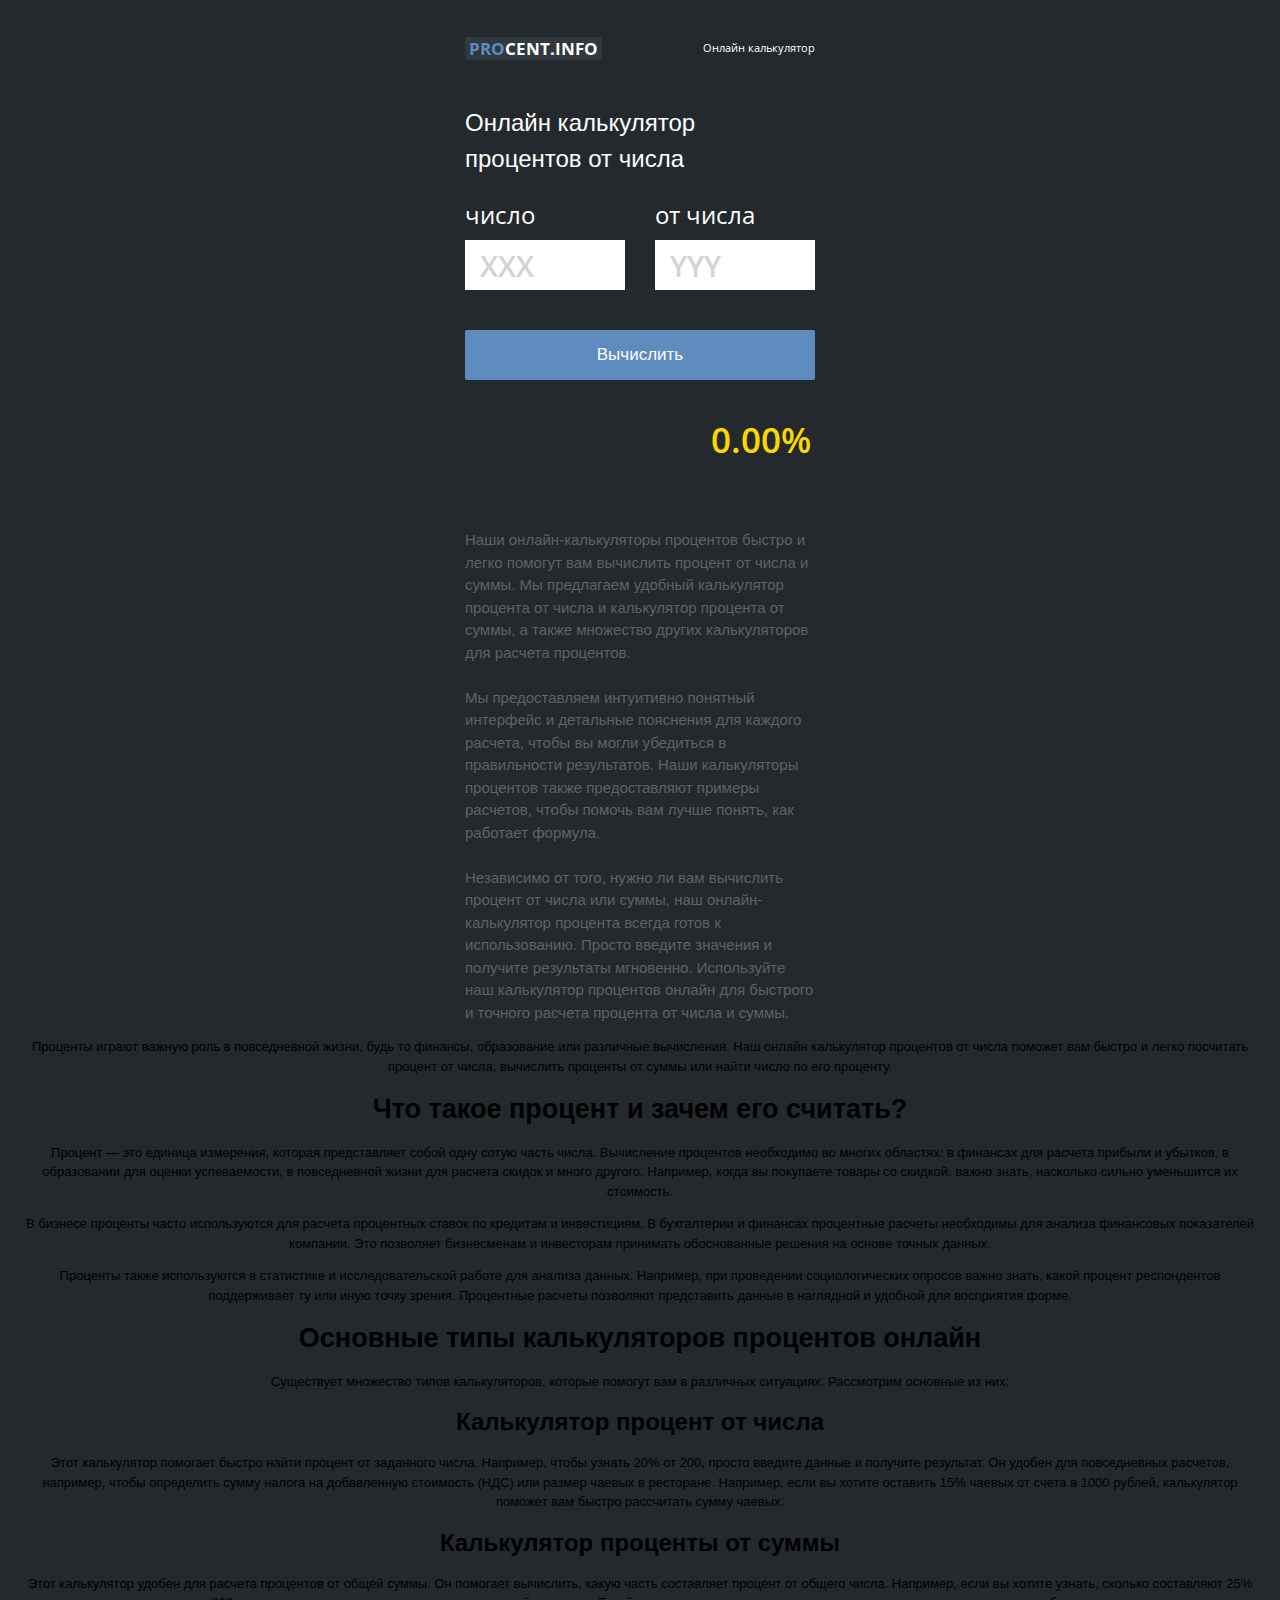
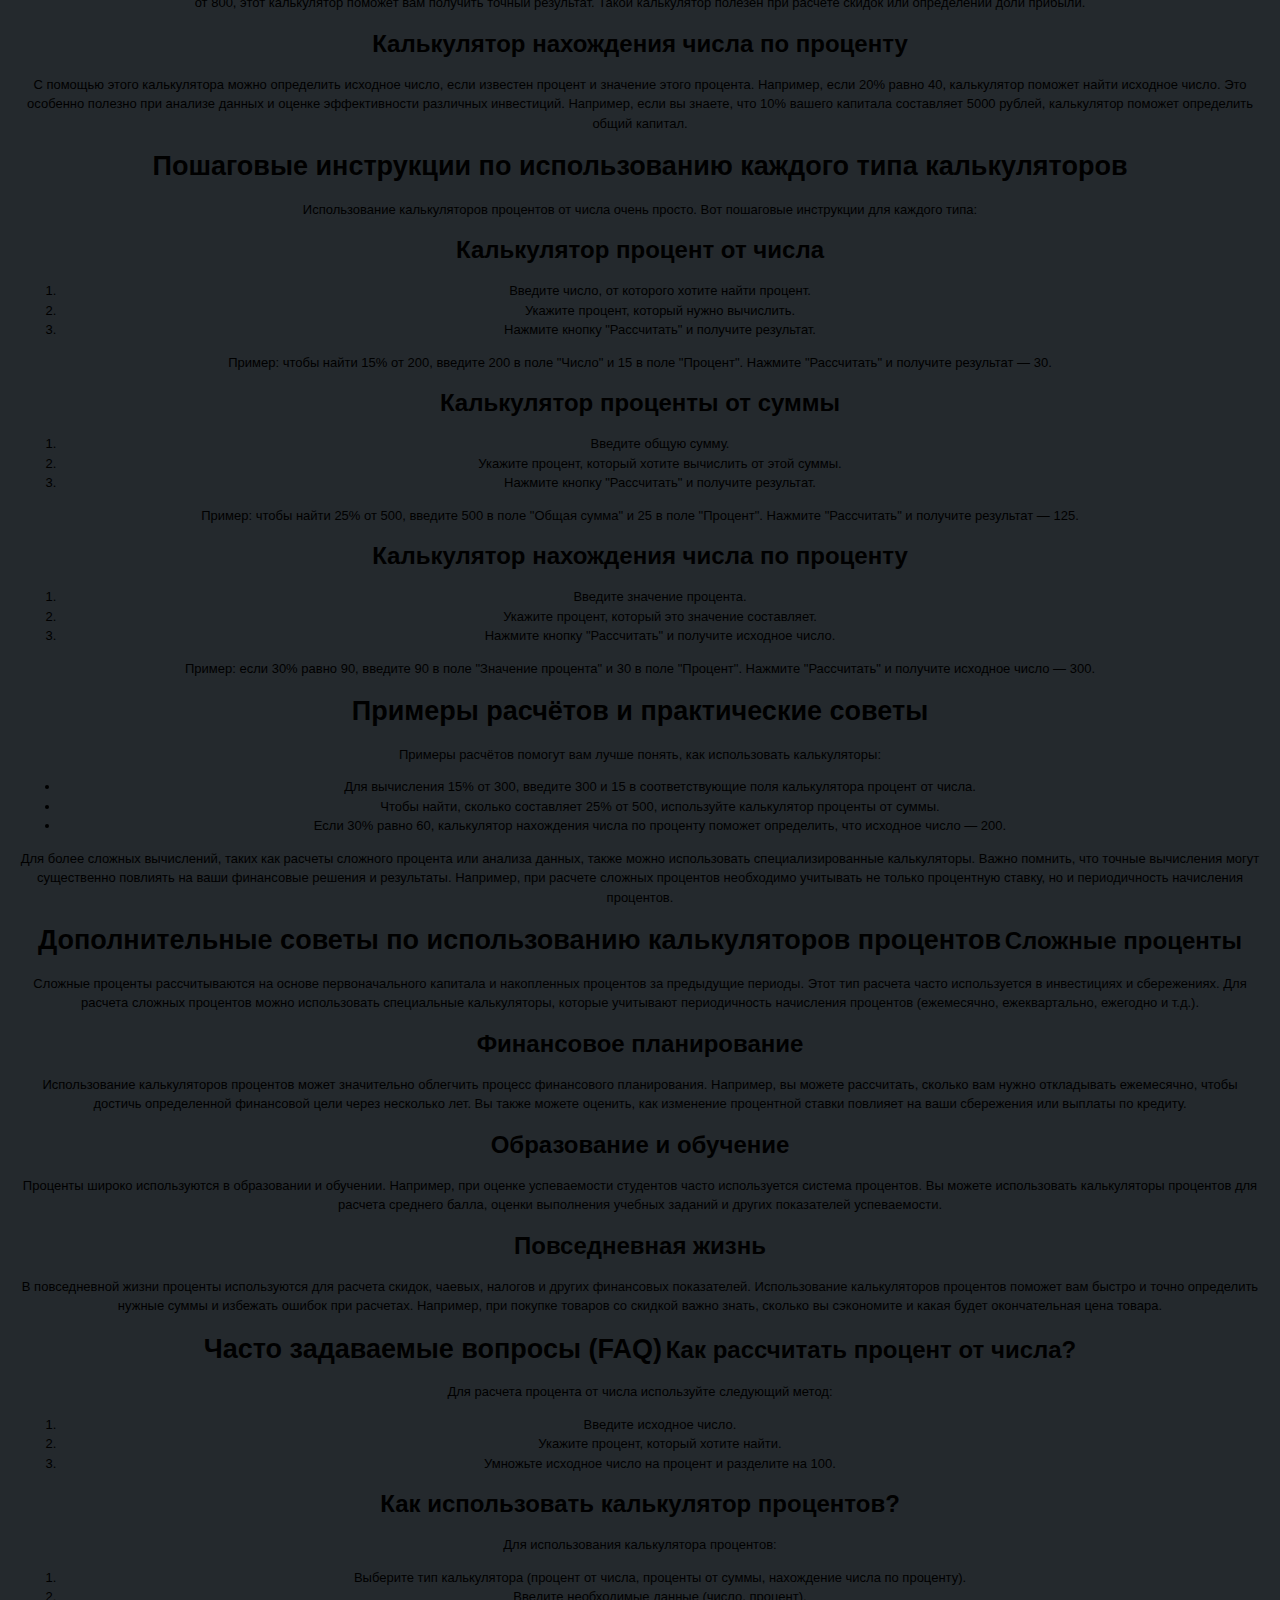
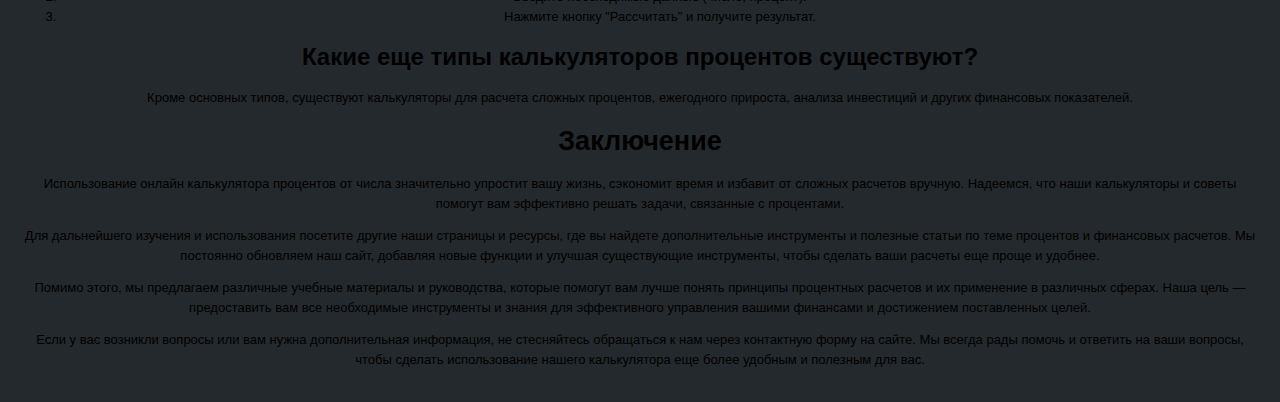
==== index.html @ 00371250 "Update index.html" ====
<!doctype html>
<html>
<head>



  <meta charset="UTF-8">
    <meta name="viewport" content="width=device-width, initial-scale=1.0">
    <title>Калькулятор процентов от числа онлайн - рассчитать и посчитать проценты легко</title>
    <meta name="description" content="Онлайн калькулятор процентов от числа. Узнайте как вычислить, высчитать и рассчитать процент от числа онлайн. Быстрый и удобный калькулятор процентов от числа.">
    <meta name="keywords" content="процент от числа онлайн, процент от числа калькулятор, калькулятор процент от числа, проценты от суммы калькулятор, калькулятор проценты от суммы, посчитать процент от числа онлайн, посчитать проценты от числа онлайн">
    <style>
        body {
            font-family: Arial, sans-serif;
            line-height: 1.6;
            margin: 0;
            padding: 0;
            padding: 20px;
        }
        h1, h2, h3 {
            color: #333;
        }
    </style>


<meta name="robots" content="index, follow">
<meta name="revisit-after" content="1 day">
<meta name="generator" content="WYSIWYG Web Builder 17 Trial Version - https://www.wysiwygwebbuilder.com">
<meta name="viewport" content="width=device-width, initial-scale=1.0">
<link href="https://fonts.googleapis.com/css?family=Open+Sans:700,400,600&display=swap" rel="stylesheet">
<link href="калькулятори.css?v=14" rel="stylesheet">
<link href="index.css?v=14" rel="stylesheet">
<script src="jquery-3.6.0.min.js"></script>
<script>   
   $(document).ready(function()
   {
      $("#Editbox2, #Editbox1").change(function()
      {
         if ($('#Editbox2').val().length == 0)
         {
            $('#Resultat').val(`0.00%`);
         }
         if ($('#Editbox2').val().length != 0)
         {
            $('#Resultat').val((($('#Editbox1').val()/$('#Editbox2').val())*100).toFixed(2)+`%`);
         }
      });
      $("#Editbox2").trigger('change');
   });
</script>
<!-- Global site tag (gtag.js) - Google Analytics -->
<script async src="https://www.googletagmanager.com/gtag/js?id=UA-225060099-1"></script>
<script>   
     window.dataLayer = window.dataLayer || [];
     function gtag(){dataLayer.push(arguments);}
     gtag('js', new Date());
   
     gtag('config', 'UA-225060099-1');
</script>
</head>
<body>
   <div id="container">

   </div>
   <div id="wb_LayoutGrid8">
      <div id="LayoutGrid8">
         <div class="col-1">
            <div id="wb_LayoutGrid7">
               <div id="LayoutGrid7">
                  <div class="col-1">
                     <div id="wb_Text5">
                        <span style="background-color:#31383E;color:#FFFFFF;font-family:'Open Sans';font-weight:700;font-size:17px;"> </span><span style="background-color:#31383E;color:#5E8CBF;font-family:'Open Sans';font-weight:700;font-size:17px;">PRO</span><span style="background-color:#31383E;color:#FFFFFF;font-family:'Open Sans';font-weight:700;font-size:17px;">CENT.INFO </span>
                     </div>
                  </div>
                  <div class="col-2">
                     <div id="wb_Text2">
                        <span style="color:#FFFFFF;font-family:'Open Sans';font-size:11px;">Онлайн калькулятор</span>
                     </div>
                  </div>
               </div>
            </div>
         </div>
      </div>
   </div>
   <div id="wb_LayoutGrid3">
      <div id="LayoutGrid3">
         <div class="col-1">
            <div id="wb_Heading1" style="display:inline-block;width:100%;z-index:11;">
                   <h1 id="Heading1">Онлайн калькулятор процентов от числа</h1>
            </div>
            <div id="wb_LayoutGrid4">
               <div id="LayoutGrid4">
                  <div class="col-1">
                     <div class="col-1-padding">
                        <div id="wb_LayoutGrid1">
                           <div id="LayoutGrid1">
                              <div class="row">
                                 <div class="col-1">
                                    <div id="wb_Text4">
                                       <span style="color:#FFFFFF;font-family:'Open Sans';font-size:24px;">число</span>
                                    </div>
                                 </div>
                                 <div class="col-2">
                                    <input type="tel" id="Editbox1" style="display:block;width:100%;height:50px;z-index:4;" name="2" value="" autocomplete="off" spellcheck="false" placeholder="XXX">
                                 </div>
                              </div>
                           </div>
                        </div>
                     </div>
                  </div>
                  <div class="col-2">
                     <div class="col-2-padding">
                        <div id="wb_LayoutGrid5">
                           <div id="LayoutGrid5">
                              <div class="row">
                                 <div class="col-1">
                                    <div id="wb_Text3">
                                       <span style="color:#FFFFFF;font-family:'Open Sans';font-size:24px;">&#1086;&#1090; &#1095;&#1080;&#1089;&#1083;а</span>
                                    </div>
                                 </div>
                                 <div class="col-2">
                                    <input type="tel" id="Editbox2" style="display:block;width:100%;height:50px;z-index:7;" name="Editbox1" value="" autocomplete="off" spellcheck="false" placeholder="YYY">
                                 </div>
                              </div>
                           </div>
                        </div>
                     </div>
                  </div>
               </div>
            </div>
            <input type="submit" id="Button1" name="" value="Вычислить" style="display:block;width:100%;;height:50px;z-index:13;">
            <div id="wb_LayoutGrid2">
               <div id="LayoutGrid2">
                  <div class="col-1">
                     <div id="wb_LayoutGrid6">
                        <div id="LayoutGrid6">
                           <div class="col-1">
                              <input type="text" id="Resultat" style="display:block;width:100%;height:59px;z-index:9;" name="Resultat" value="" readonly autocomplete="off" spellcheck="false">
                           </div>
                        </div>
                     </div>
                  </div>
               </div>
            </div>
            <div id="wb_Text1" class="text-block">
               <span style="color:#616161;font-family:Arial;font-size:15px;">Наши онлайн-калькуляторы процентов быстро и легко помогут вам вычислить процент от числа и суммы. Мы предлагаем удобный калькулятор процента от числа и калькулятор процента от суммы, а также множество других калькуляторов для расчета процентов.<br><br>Мы предоставляем интуитивно понятный интерфейс и детальные пояснения для каждого расчета, чтобы вы могли убедиться в правильности результатов. Наши калькуляторы процентов также предоставляют примеры расчетов, чтобы помочь вам лучше понять, как работает формула.<br><br>Независимо от того, нужно ли вам вычислить процент от числа или суммы, наш онлайн-калькулятор процента всегда готов к использованию. Просто введите значения и получите результаты мгновенно. Используйте наш калькулятор процентов онлайн для быстрого и точного расчета процента от числа и суммы.<br></span>
            </div>
         </div>
      </div>
   </div>



    <p>Проценты играют важную роль в повседневной жизни, будь то финансы, образование или различные вычисления. Наш онлайн калькулятор процентов от числа поможет вам быстро и легко посчитать процент от числа, вычислить проценты от суммы или найти число по его проценту.</p>

    <h2>Что такое процент и зачем его считать?</h2>
    <p>Процент — это единица измерения, которая представляет собой одну сотую часть числа. Вычисление процентов необходимо во многих областях: в финансах для расчета прибыли и убытков, в образовании для оценки успеваемости, в повседневной жизни для расчета скидок и много другого. Например, когда вы покупаете товары со скидкой, важно знать, насколько сильно уменьшится их стоимость.</p>
    <p>В бизнесе проценты часто используются для расчета процентных ставок по кредитам и инвестициям. В бухгалтерии и финансах процентные расчеты необходимы для анализа финансовых показателей компании. Это позволяет бизнесменам и инвесторам принимать обоснованные решения на основе точных данных.</p>
    <p>Проценты также используются в статистике и исследовательской работе для анализа данных. Например, при проведении социологических опросов важно знать, какой процент респондентов поддерживает ту или иную точку зрения. Процентные расчеты позволяют представить данные в наглядной и удобной для восприятия форме.</p>

    <h2>Основные типы калькуляторов процентов онлайн</h2>
    <p>Существует множество типов калькуляторов, которые помогут вам в различных ситуациях. Рассмотрим основные из них:</p>

    <h3>Калькулятор процент от числа</h3>
    <p>Этот калькулятор помогает быстро найти процент от заданного числа. Например, чтобы узнать 20% от 200, просто введите данные и получите результат. Он удобен для повседневных расчетов, например, чтобы определить сумму налога на добавленную стоимость (НДС) или размер чаевых в ресторане. Например, если вы хотите оставить 15% чаевых от счета в 1000 рублей, калькулятор поможет вам быстро рассчитать сумму чаевых.</p>

    <h3>Калькулятор проценты от суммы</h3>
    <p>Этот калькулятор удобен для расчета процентов от общей суммы. Он помогает вычислить, какую часть составляет процент от общего числа. Например, если вы хотите узнать, сколько составляют 25% от 800, этот калькулятор поможет вам получить точный результат. Такой калькулятор полезен при расчете скидок или определении доли прибыли.</p>

    <h3>Калькулятор нахождения числа по проценту</h3>
    <p>С помощью этого калькулятора можно определить исходное число, если известен процент и значение этого процента. Например, если 20% равно 40, калькулятор поможет найти исходное число. Это особенно полезно при анализе данных и оценке эффективности различных инвестиций. Например, если вы знаете, что 10% вашего капитала составляет 5000 рублей, калькулятор поможет определить общий капитал.</p>

    <h2>Пошаговые инструкции по использованию каждого типа калькуляторов</h2>
    <p>Использование калькуляторов процентов от числа очень просто. Вот пошаговые инструкции для каждого типа:</p>

    <h3>Калькулятор процент от числа</h3>
    <ol>
        <li>Введите число, от которого хотите найти процент.</li>
        <li>Укажите процент, который нужно вычислить.</li>
        <li>Нажмите кнопку "Рассчитать" и получите результат.</li>
    </ol>
    <p>Пример: чтобы найти 15% от 200, введите 200 в поле "Число" и 15 в поле "Процент". Нажмите "Рассчитать" и получите результат — 30.</p>

    <h3>Калькулятор проценты от суммы</h3>
    <ol>
        <li>Введите общую сумму.</li>
        <li>Укажите процент, который хотите вычислить от этой суммы.</li>
        <li>Нажмите кнопку "Рассчитать" и получите результат.</li>
    </ol>
    <p>Пример: чтобы найти 25% от 500, введите 500 в поле "Общая сумма" и 25 в поле "Процент". Нажмите "Рассчитать" и получите результат — 125.</p>

    <h3>Калькулятор нахождения числа по проценту</h3>
    <ol>
        <li>Введите значение процента.</li>
        <li>Укажите процент, который это значение составляет.</li>
        <li>Нажмите кнопку "Рассчитать" и получите исходное число.</li>
    </ol>
    <p>Пример: если 30% равно 90, введите 90 в поле "Значение процента" и 30 в поле "Процент". Нажмите "Рассчитать" и получите исходное число — 300.</p>

    <h2>Примеры расчётов и практические советы</h2>
    <p>Примеры расчётов помогут вам лучше понять, как использовать калькуляторы:</p>
    <ul>
        <li>Для вычисления 15% от 300, введите 300 и 15 в соответствующие поля калькулятора процент от числа.</li>
        <li>Чтобы найти, сколько составляет 25% от 500, используйте калькулятор проценты от суммы.</li>
        <li>Если 30% равно 60, калькулятор нахождения числа по проценту поможет определить, что исходное число — 200.</li>
    </ul>
    <p>Для более сложных вычислений, таких как расчеты сложного процента или анализа данных, также можно использовать специализированные калькуляторы. Важно помнить, что точные вычисления могут существенно повлиять на ваши финансовые решения и результаты. Например, при расчете сложных процентов необходимо учитывать не только процентную ставку, но и периодичность начисления процентов.</p>

    <h2>Дополнительные советы по использованию калькуляторов процентов</h2>

    <h3>Сложные проценты</h3>
    <p>Сложные проценты рассчитываются на основе первоначального капитала и накопленных процентов за предыдущие периоды. Этот тип расчета часто используется в инвестициях и сбережениях. Для расчета сложных процентов можно использовать специальные калькуляторы, которые учитывают периодичность начисления процентов (ежемесячно, ежеквартально, ежегодно и т.д.).</p>

    <h3>Финансовое планирование</h3>
    <p>Использование калькуляторов процентов может значительно облегчить процесс финансового планирования. Например, вы можете рассчитать, сколько вам нужно откладывать ежемесячно, чтобы достичь определенной финансовой цели через несколько лет. Вы также можете оценить, как изменение процентной ставки повлияет на ваши сбережения или выплаты по кредиту.</p>

    <h3>Образование и обучение</h3>
    <p>Проценты широко используются в образовании и обучении. Например, при оценке успеваемости студентов часто используется система процентов. Вы можете использовать калькуляторы процентов для расчета среднего балла, оценки выполнения учебных заданий и других показателей успеваемости.</p>

    <h3>Повседневная жизнь</h3>
    <p>В повседневной жизни проценты используются для расчета скидок, чаевых, налогов и других финансовых показателей. Использование калькуляторов процентов поможет вам быстро и точно определить нужные суммы и избежать ошибок при расчетах. Например, при покупке товаров со скидкой важно знать, сколько вы сэкономите и какая будет окончательная цена товара.</p>

        <h2>Часто задаваемые вопросы (FAQ)</h2>

    <h3>Как рассчитать процент от числа?</h3>
    <p>Для расчета процента от числа используйте следующий метод:</p>
    <ol>
        <li>Введите исходное число.</li>
        <li>Укажите процент, который хотите найти.</li>
        <li>Умножьте исходное число на процент и разделите на 100.</li>
    </ol>

    <h3>Как использовать калькулятор процентов?</h3>
    <p>Для использования калькулятора процентов:</p>
    <ol>
        <li>Выберите тип калькулятора (процент от числа, проценты от суммы, нахождение числа по проценту).</li>
        <li>Введите необходимые данные (число, процент).</li>
        <li>Нажмите кнопку "Рассчитать" и получите результат.</li>
    </ol>

    <h3>Какие еще типы калькуляторов процентов существуют?</h3>
    <p>Кроме основных типов, существуют калькуляторы для расчета сложных процентов, ежегодного прироста, анализа инвестиций и других финансовых показателей.</p>

    <h2>Заключение</h2>
    <p>Использование онлайн калькулятора процентов от числа значительно упростит вашу жизнь, сэкономит время и избавит от сложных расчетов вручную. Надеемся, что наши калькуляторы и советы помогут вам эффективно решать задачи, связанные с процентами.</p>
    <p>Для дальнейшего изучения и использования посетите другие наши страницы и ресурсы, где вы найдете дополнительные инструменты и полезные статьи по теме процентов и финансовых расчетов. Мы постоянно обновляем наш сайт, добавляя новые функции и улучшая существующие инструменты, чтобы сделать ваши расчеты еще проще и удобнее.</p>
    <p>Помимо этого, мы предлагаем различные учебные материалы и руководства, которые помогут вам лучше понять принципы процентных расчетов и их применение в различных сферах. Наша цель — предоставить вам все необходимые инструменты и знания для эффективного управления вашими финансами и достижением поставленных целей.</p>
    <p>Если у вас возникли вопросы или вам нужна дополнительная информация, не стесняйтесь обращаться к нам через контактную форму на сайте. Мы всегда рады помочь и ответить на ваши вопросы, чтобы сделать использование нашего калькулятора еще более удобным и полезным для вас.</p>
</body>
</html>
---- калькулятори.css ----
h1,
.h1 {
   background-color: transparent;
   color: #000000;
   display: inline;
   font-family: Arial;
   font-size: 32px;
   font-weight: bold;
   margin: 0 0 0 0;
   padding: 0 0 0 0;
   text-decoration: none;
}
h2,
.h2 {
   background-color: transparent;
   color: #000000;
   display: inline;
   font-family: Arial;
   font-size: 27px;
   font-weight: bold;
   margin: 0 0 0 0;
   padding: 0 0 0 0;
   text-decoration: none;
}
h3,
.h3 {
   background-color: transparent;
   color: #000000;
   display: inline;
   font-family: Arial;
   font-size: 24px;
   font-weight: bold;
   margin: 0 0 0 0;
   padding: 0 0 0 0;
   text-decoration: none;
}
h4,
.h4 {
   background-color: transparent;
   color: #000000;
   display: inline;
   font-family: Arial;
   font-size: 21px;
   font-style: italic;
   font-weight: bold;
   margin: 0 0 0 0;
   padding: 0 0 0 0;
   text-decoration: none;
}
h5,
.h5 {
   background-color: transparent;
   color: #000000;
   display: inline;
   font-family: Arial;
   font-size: 19px;
   font-weight: bold;
   margin: 0 0 0 0;
   padding: 0 0 0 0;
   text-decoration: none;
}
h6,
.h6 {
   background-color: transparent;
   color: #000000;
   display: inline;
   font-family: Arial;
   font-size: 16px;
   font-weight: bold;
   margin: 0 0 0 0;
   padding: 0 0 0 0;
   text-decoration: none;
}
.CustomStyle {
   background-color: transparent;
   color: #2E74B5;
   font-family: "Courier New";
   font-size: 16px;
   font-weight: bold;
   text-decoration: none;
}
---- index.css ----
div#container {
   margin: 0 auto 0 auto;
   position: relative;
   text-align: left;
   width: 320px;
}
body {
   background-color: #24292D;
   color: #000000;
   font-family: Arial;
   font-size: 13px;
   font-weight: normal;
   line-height: 1.5;
   margin: 0;
   text-align: center;
}
a {
   color: #0000FF;
   text-decoration: underline;
}
a:visited {
   color: #800080;
}
a:active {
   color: #FF0000;
}
a:hover {
   color: #0000FF;
   text-decoration: underline;
}
input:focus,
textarea:focus,
select:focus {
   outline: none;
}
#wb_LayoutGrid8 {
   background-color: transparent;
   background-image: none;
   border: 0px solid #CCCCCC;
   box-sizing: border-box;
   clear: both;
   display: table;
   margin: 0;
   position: relative;
   table-layout: fixed;
   text-align: center;
   width: 100%;
}
#LayoutGrid8 {
   -webkit-flex-direction: row;
   -webkit-flex-wrap: wrap;
   box-sizing: border-box;
   display: -webkit-flex;
   display: flex;
   flex-direction: row;
   flex-wrap: wrap;
   margin-left: auto;
   margin-right: auto;
   max-width: 380px;
   padding: 15px 0 15px 0;
}
#LayoutGrid8 > .col-1 {
   box-sizing: border-box;
   font-size: 0;
   min-height: 1px;
   padding-left: 15px;
   padding-right: 15px;
   position: relative;
}
#LayoutGrid8 > .col-1 {
   -webkit-flex: 0 0 auto;
   flex: 0 0 auto;
}
#LayoutGrid8 > .col-1 {
   -webkit-align-content: center;
   -webkit-align-items: center;
   -webkit-align-self: stretch;
   -webkit-flex-wrap: wrap;
   -webkit-justify-content: flex-start;
   align-content: center;
   align-items: center;
   align-self: stretch;
   background-color: transparent;
   background-image: none;
   border: 0px solid #FFFFFF;
   border-radius: 0px;
   display: -webkit-flex;
   display: flex;
   flex-basis: 100%;
   flex-wrap: wrap;
   justify-content: flex-start;
   max-width: 100%;
   text-align: left;
}
@media (max-width: 0px) {
#LayoutGrid8 > .col-1 {
   -webkit-flex-basis: 100%  !important;
   flex-basis: 100%  !important;
   max-width: 100%  !important;
}
}
#Editbox1 {
   background-color: #FFFFFF;
   background-image: none;
   border: 0px solid transparent;
   border-radius: 0px;
   box-sizing: border-box;
   color: #1E90FF;
   font-family: "Open Sans";
   font-size: 29px;
   font-style: normal;
   font-weight: 600;
   line-height: 42px;
   margin: 0;
   padding: 4px 4px 4px 15px;
   text-align: left;
}
#Editbox1::placeholder {
   color: #D3D3D3;
   opacity: 1;
}
#Editbox1::-ms-input-placeholder {
   color: #D3D3D3;
}
#wb_LayoutGrid3 {
   background-color: transparent;
   background-image: none;
   border: 0px solid #CCCCCC;
   box-sizing: border-box;
   clear: both;
   display: table;
   margin: 0;
   position: relative;
   table-layout: fixed;
   text-align: center;
   width: 100%;
}
#LayoutGrid3 {
   -webkit-flex-direction: row;
   -webkit-flex-wrap: wrap;
   box-sizing: border-box;
   display: -webkit-flex;
   display: flex;
   flex-direction: row;
   flex-wrap: wrap;
   margin-left: auto;
   margin-right: auto;
   max-width: 380px;
   padding: 30px 0 0 0;
}
#LayoutGrid3 > .col-1 {
   box-sizing: border-box;
   font-size: 0;
   min-height: 1px;
   padding-left: 15px;
   padding-right: 15px;
   position: relative;
}
#LayoutGrid3 > .col-1 {
   -webkit-flex: 0 0 auto;
   flex: 0 0 auto;
}
#LayoutGrid3 > .col-1 {
   -webkit-align-content: flex-start;
   -webkit-align-items: flex-start;
   -webkit-align-self: stretch;
   -webkit-flex-wrap: wrap;
   -webkit-justify-content: flex-start;
   align-content: flex-start;
   align-items: flex-start;
   align-self: stretch;
   background-color: transparent;
   background-image: none;
   border: 0px solid #FFFFFF;
   border-radius: 0px;
   display: -webkit-flex;
   display: flex;
   flex-basis: 100%;
   flex-wrap: wrap;
   justify-content: flex-start;
   max-width: 100%;
   text-align: left;
}
@media (max-width: 0px) {
#LayoutGrid3 > .col-1 {
   -webkit-flex-basis: 100%  !important;
   flex-basis: 100%  !important;
   max-width: 100%  !important;
}
}
#Editbox2 {
   background-color: #FFFFFF;
   background-image: none;
   border: 0px solid transparent;
   border-radius: 0px;
   box-sizing: border-box;
   color: #1E90FF;
   font-family: "Open Sans";
   font-size: 29px;
   font-style: normal;
   font-weight: 600;
   line-height: 42px;
   margin: 0;
   padding: 4px 4px 4px 15px;
   text-align: left;
}
#Editbox2::placeholder {
   color: #D3D3D3;
   opacity: 1;
}
#Editbox2::-ms-input-placeholder {
   color: #D3D3D3;
}
#Resultat {
   background-color: transparent;
   background-image: none;
   border: 0px solid #CCCCCC;
   border-radius: 4px;
   box-sizing: border-box;
   color: #FFD700;
   font-family: "Open Sans";
   font-size: 35px;
   font-style: normal;
   font-weight: 600;
   line-height: 51px;
   margin: 0;
   padding: 4px 4px 4px 0;
   text-align: right;
}
#wb_Text3 {
   background-color: transparent;
   background-image: none;
   border: 0px solid #000000;
   border-radius: 0px;
   margin: 0 0 10px 0;
   padding: 0;
   text-align: left;
}
#wb_Text3 div {
   text-align: left;
}
#wb_Text3 {
   display: inline-block;
   height: 33px;
   margin: 0 0 10px 0;
   width: 122px;
}
#wb_Text4 {
   background-color: transparent;
   background-image: none;
   border: 0px solid #000000;
   border-radius: 0px;
   margin: 0 0 10px 0;
   padding: 0;
   text-align: left;
}
#wb_Text4 div {
   text-align: left;
}
#wb_Text4 {
   display: inline-block;
   height: 33px;
   margin: 0 0 10px 0;
   width: 110px;
}
#wb_Text5 {
   background-color: transparent;
   background-image: none;
   border: 0px solid #000000;
   border-radius: 0px;
   margin: 0;
   padding: 0;
   text-align: left;
}
#wb_Text5 div {
   text-align: left;
}
#wb_Text5 {
   display: inline-block;
   height: 24px;
   margin: 0;
   width: 145px;
}
#wb_LayoutGrid4 {
   background-color: transparent;
   background-image: none;
   border: 0px solid #CCCCCC;
   box-sizing: border-box;
   clear: both;
   display: table;
   margin: 0;
   position: relative;
   table-layout: fixed;
   text-align: center;
   width: 100%;
}
#LayoutGrid4 {
   -webkit-flex-direction: row;
   -webkit-flex-wrap: wrap;
   box-sizing: border-box;
   display: -webkit-flex;
   display: flex;
   flex-direction: row;
   flex-wrap: wrap;
   margin-left: auto;
   margin-right: auto;
   padding: 0 0 40px 0;
}
#LayoutGrid4 > .col-1,
#LayoutGrid4 > .col-2 {
   box-sizing: border-box;
   font-size: 0;
   min-height: 1px;
   padding-left: 0px;
   padding-right: 0px;
   position: relative;
}
#LayoutGrid4 > .col-1,
#LayoutGrid4 > .col-2 {
   -webkit-flex: 0 0 auto;
   flex: 0 0 auto;
}
#LayoutGrid4 > .col-1 {
   -webkit-align-content: center;
   -webkit-align-items: center;
   -webkit-align-self: stretch;
   -webkit-flex-wrap: wrap;
   -webkit-justify-content: flex-start;
   align-content: center;
   align-items: center;
   align-self: stretch;
   background-color: transparent;
   background-image: none;
   border: 0px solid #FFFFFF;
   border-radius: 0px;
   display: -webkit-flex;
   display: flex;
   flex-basis: 50%;
   flex-wrap: wrap;
   justify-content: flex-start;
   max-width: 50%;
   text-align: left;
}
#LayoutGrid4 > .col-1 > .col-1-padding {
   box-sizing: border-box;
   padding: 0 15px 0 0;
   width: 100%;
}
#LayoutGrid4 > .col-2 {
   -webkit-align-content: center;
   -webkit-align-items: center;
   -webkit-align-self: stretch;
   -webkit-flex-wrap: wrap;
   -webkit-justify-content: flex-start;
   align-content: center;
   align-items: center;
   align-self: stretch;
   background-color: transparent;
   background-image: none;
   border: 0px solid #FFFFFF;
   border-radius: 0px;
   display: -webkit-flex;
   display: flex;
   flex-basis: 50%;
   flex-wrap: wrap;
   justify-content: flex-start;
   max-width: 50%;
   text-align: left;
}
#LayoutGrid4 > .col-2 > .col-2-padding {
   box-sizing: border-box;
   padding: 0 0 0 15px;
   width: 100%;
}
@media (max-width: 0px) {
#LayoutGrid4 > .col-1,
#LayoutGrid4 > .col-2 {
   -webkit-flex-basis: 100%  !important;
   flex-basis: 100%  !important;
   max-width: 100%  !important;
}
}
#wb_LayoutGrid1 {
   background-color: transparent;
   background-image: none;
   border: 0px solid #CCCCCC;
   box-sizing: border-box;
   clear: both;
   display: table;
   margin: 0;
   position: relative;
   table-layout: fixed;
   text-align: center;
   width: 100%;
}
#LayoutGrid1 {
   box-sizing: border-box;
   margin-left: auto;
   margin-right: auto;
   padding: 0;
}
#LayoutGrid1 > .row {
   margin-left: 0;
   margin-right: 0;
}
#LayoutGrid1 > .row > .col-1,
#LayoutGrid1 > .row > .col-2 {
   box-sizing: border-box;
   font-size: 0;
   min-height: 1px;
   padding-left: 0px;
   padding-right: 0px;
   position: relative;
}
#LayoutGrid1 > .row > .col-1,
#LayoutGrid1 > .row > .col-2 {
   float: left;
}
#LayoutGrid1 > .row > .col-1 {
   background-color: transparent;
   background-image: none;
   border: 0px solid #FFFFFF;
   border-radius: 0px;
   text-align: left;
   width: 41.66666667%;
}
#LayoutGrid1 > .row > .col-2 {
   background-color: transparent;
   background-image: none;
   border: 0px solid #FFFFFF;
   border-radius: 0px;
   text-align: left;
   width: 58.33333333%;
}
#LayoutGrid1:before,
#LayoutGrid1:after,
#LayoutGrid1 .row:before,
#LayoutGrid1 .row:after {
   content: " ";
   display: table;
}
#LayoutGrid1:after,
#LayoutGrid1 .row:after {
   clear: both;
}
@media (max-width: 1920px) {
#LayoutGrid1 > .row > .col-1,
#LayoutGrid1 > .row > .col-2 {
   float: none;
   width: 100%  !important;
}
}
#wb_LayoutGrid5 {
   background-color: transparent;
   background-image: none;
   border: 0px solid #CCCCCC;
   box-sizing: border-box;
   clear: both;
   display: table;
   margin: 0;
   position: relative;
   table-layout: fixed;
   text-align: center;
   width: 100%;
}
#LayoutGrid5 {
   box-sizing: border-box;
   margin-left: auto;
   margin-right: auto;
   padding: 0;
}
#LayoutGrid5 > .row {
   margin-left: 0;
   margin-right: 0;
}
#LayoutGrid5 > .row > .col-1,
#LayoutGrid5 > .row > .col-2 {
   box-sizing: border-box;
   font-size: 0;
   min-height: 1px;
   padding-left: 0px;
   padding-right: 0px;
   position: relative;
}
#LayoutGrid5 > .row > .col-1,
#LayoutGrid5 > .row > .col-2 {
   float: left;
}
#LayoutGrid5 > .row > .col-1 {
   background-color: transparent;
   background-image: none;
   border: 0px solid #FFFFFF;
   border-radius: 0px;
   text-align: left;
   width: 50%;
}
#LayoutGrid5 > .row > .col-2 {
   background-color: transparent;
   background-image: none;
   border: 0px solid #FFFFFF;
   border-radius: 0px;
   text-align: left;
   width: 50%;
}
#LayoutGrid5:before,
#LayoutGrid5:after,
#LayoutGrid5 .row:before,
#LayoutGrid5 .row:after {
   content: " ";
   display: table;
}
#LayoutGrid5:after,
#LayoutGrid5 .row:after {
   clear: both;
}
@media (max-width: 1920px) {
#LayoutGrid5 > .row > .col-1,
#LayoutGrid5 > .row > .col-2 {
   float: none;
   width: 100%  !important;
}
}
#wb_Text2 {
   background-color: transparent;
   background-image: none;
   border: 0px solid #000000;
   border-radius: 0px;
   margin: 0;
   padding: 5px 0 5px 0;
   text-align: right;
}
#wb_Text2 div {
   text-align: right;
}
#wb_Text2 {
   display: inline-block;
   height: 15px;
   margin: 0;
   width: 134px;
}
#wb_LayoutGrid7 {
   background-color: transparent;
   background-image: none;
   border: 0px solid #CCCCCC;
   box-sizing: border-box;
   clear: both;
   display: table;
   margin: 0;
   position: relative;
   table-layout: fixed;
   text-align: center;
   width: 100%;
}
#LayoutGrid7 {
   -webkit-flex-direction: row;
   -webkit-flex-wrap: wrap;
   box-sizing: border-box;
   display: -webkit-flex;
   display: flex;
   flex-direction: row;
   flex-wrap: wrap;
   margin-left: auto;
   margin-right: auto;
   padding: 0;
}
#LayoutGrid7 > .col-1,
#LayoutGrid7 > .col-2 {
   box-sizing: border-box;
   font-size: 0;
   min-height: 1px;
   padding-left: 0px;
   padding-right: 0px;
   position: relative;
}
#LayoutGrid7 > .col-1,
#LayoutGrid7 > .col-2 {
   -webkit-flex: 0 0 auto;
   flex: 0 0 auto;
}
#LayoutGrid7 > .col-1 {
   -webkit-align-content: center;
   -webkit-align-items: center;
   -webkit-align-self: stretch;
   -webkit-flex-wrap: wrap;
   -webkit-justify-content: flex-start;
   align-content: center;
   align-items: center;
   align-self: stretch;
   background-color: transparent;
   background-image: none;
   border: 0px solid #FFFFFF;
   border-radius: 0px;
   display: -webkit-flex;
   display: flex;
   flex-basis: 50%;
   flex-wrap: wrap;
   justify-content: flex-start;
   max-width: 50%;
   text-align: left;
}
#LayoutGrid7 > .col-2 {
   -webkit-align-content: center;
   -webkit-align-items: center;
   -webkit-align-self: stretch;
   -webkit-flex-wrap: wrap;
   -webkit-justify-content: flex-end;
   align-content: center;
   align-items: center;
   align-self: stretch;
   background-color: transparent;
   background-image: none;
   border: 0px solid #FFFFFF;
   border-radius: 0px;
   display: -webkit-flex;
   display: flex;
   flex-basis: 50%;
   flex-wrap: wrap;
   justify-content: flex-end;
   max-width: 50%;
   text-align: right;
}
@media (max-width: 0px) {
#LayoutGrid7 > .col-1,
#LayoutGrid7 > .col-2 {
   -webkit-flex-basis: 100%  !important;
   flex-basis: 100%  !important;
   max-width: 100%  !important;
}
}
#Button1 {
   -webkit-appearance: none;
   background-color: #5E8CBF;
   background-image: none;
   border: 0px solid #FFD700;
   border-radius: 2px;
   color: #FFFFFF;
   font-family: Arial;
   font-size: 17px;
   font-style: normal;
   font-weight: normal;
   margin: 0;
   padding: 1px 6px 1px 6px;
   text-align: center;
}
#wb_LayoutGrid2 {
   background-color: transparent;
   background-image: none;
   border: 0px solid #CCCCCC;
   box-sizing: border-box;
   clear: both;
   display: table;
   margin: 0;
   position: relative;
   table-layout: fixed;
   text-align: center;
   width: 100%;
}
#LayoutGrid2 {
   -webkit-flex-direction: row;
   -webkit-flex-wrap: wrap;
   box-sizing: border-box;
   display: -webkit-flex;
   display: flex;
   flex-direction: row;
   flex-wrap: wrap;
   margin-left: auto;
   margin-right: auto;
   padding: 30px 0 0 0;
}
#LayoutGrid2 > .col-1 {
   box-sizing: border-box;
   font-size: 0;
   min-height: 1px;
   padding-left: 0px;
   padding-right: 0px;
   position: relative;
}
#LayoutGrid2 > .col-1 {
   -webkit-flex: 0 0 auto;
   flex: 0 0 auto;
}
#LayoutGrid2 > .col-1 {
   -webkit-align-content: flex-start;
   -webkit-align-items: flex-start;
   -webkit-align-self: stretch;
   -webkit-flex-wrap: wrap;
   -webkit-justify-content: flex-start;
   align-content: flex-start;
   align-items: flex-start;
   align-self: stretch;
   background-color: transparent;
   background-image: none;
   border: 0px solid #FFFFFF;
   border-radius: 0px;
   display: -webkit-flex;
   display: flex;
   flex-basis: 100%;
   flex-wrap: wrap;
   justify-content: flex-start;
   max-width: 100%;
   text-align: left;
}
@media (max-width: 0px) {
#LayoutGrid2 > .col-1 {
   -webkit-flex-basis: 100%  !important;
   flex-basis: 100%  !important;
   max-width: 100%  !important;
}
}
#wb_LayoutGrid6 {
   background-color: transparent;
   background-image: none;
   border: 0px solid #CCCCCC;
   box-sizing: border-box;
   clear: both;
   display: table;
   margin: 0;
   position: relative;
   table-layout: fixed;
   text-align: center;
   width: 100%;
}
#LayoutGrid6 {
   -webkit-flex-direction: row;
   -webkit-flex-wrap: wrap;
   box-sizing: border-box;
   display: -webkit-flex;
   display: flex;
   flex-direction: row;
   flex-wrap: wrap;
   margin-left: auto;
   margin-right: auto;
   padding: 0;
}
#LayoutGrid6 > .col-1 {
   box-sizing: border-box;
   font-size: 0;
   min-height: 1px;
   padding-left: 0px;
   padding-right: 0px;
   position: relative;
}
#LayoutGrid6 > .col-1 {
   -webkit-flex: 0 0 auto;
   flex: 0 0 auto;
}
#LayoutGrid6 > .col-1 {
   -webkit-align-content: center;
   -webkit-align-items: center;
   -webkit-align-self: stretch;
   -webkit-flex-wrap: wrap;
   -webkit-justify-content: flex-start;
   align-content: center;
   align-items: center;
   align-self: stretch;
   background-color: transparent;
   background-image: none;
   border: 0px solid #FFFFFF;
   border-radius: 0px;
   display: -webkit-flex;
   display: flex;
   flex-basis: 100%;
   flex-wrap: wrap;
   justify-content: flex-start;
   max-width: 100%;
   text-align: left;
}
@media (max-width: 0px) {
#LayoutGrid6 > .col-1 {
   -webkit-flex-basis: 100%  !important;
   flex-basis: 100%  !important;
   max-width: 100%  !important;
}
}
#wb_Heading1 {
   background-color: transparent;
   background-image: none;
   border: 0px solid #000000;
   border-radius: 0px;
   box-sizing: border-box;
   margin: 0;
   padding: 0 0 20px 0;
   text-align: left;
   vertical-align: top;
}
#Heading1 {
   color: #FFFFFF;
   font-family: Arial;
   font-size: 24px;
   font-style: normal;
   font-weight: normal;
   margin: 0;
   text-align: left;
}
#wb_Text1 {
   background-color: transparent;
   background-image: none;
   border: 0px solid #000000;
   border-radius: 0px;
   margin: 0;
   padding: 60px 0 0 0;
   text-align: left;
}
#wb_Text1 div {
   text-align: left;
}
#wb_Text1 {
   box-sizing: border-box;
   display: block;
   margin: 0;
   width: 100%;
}
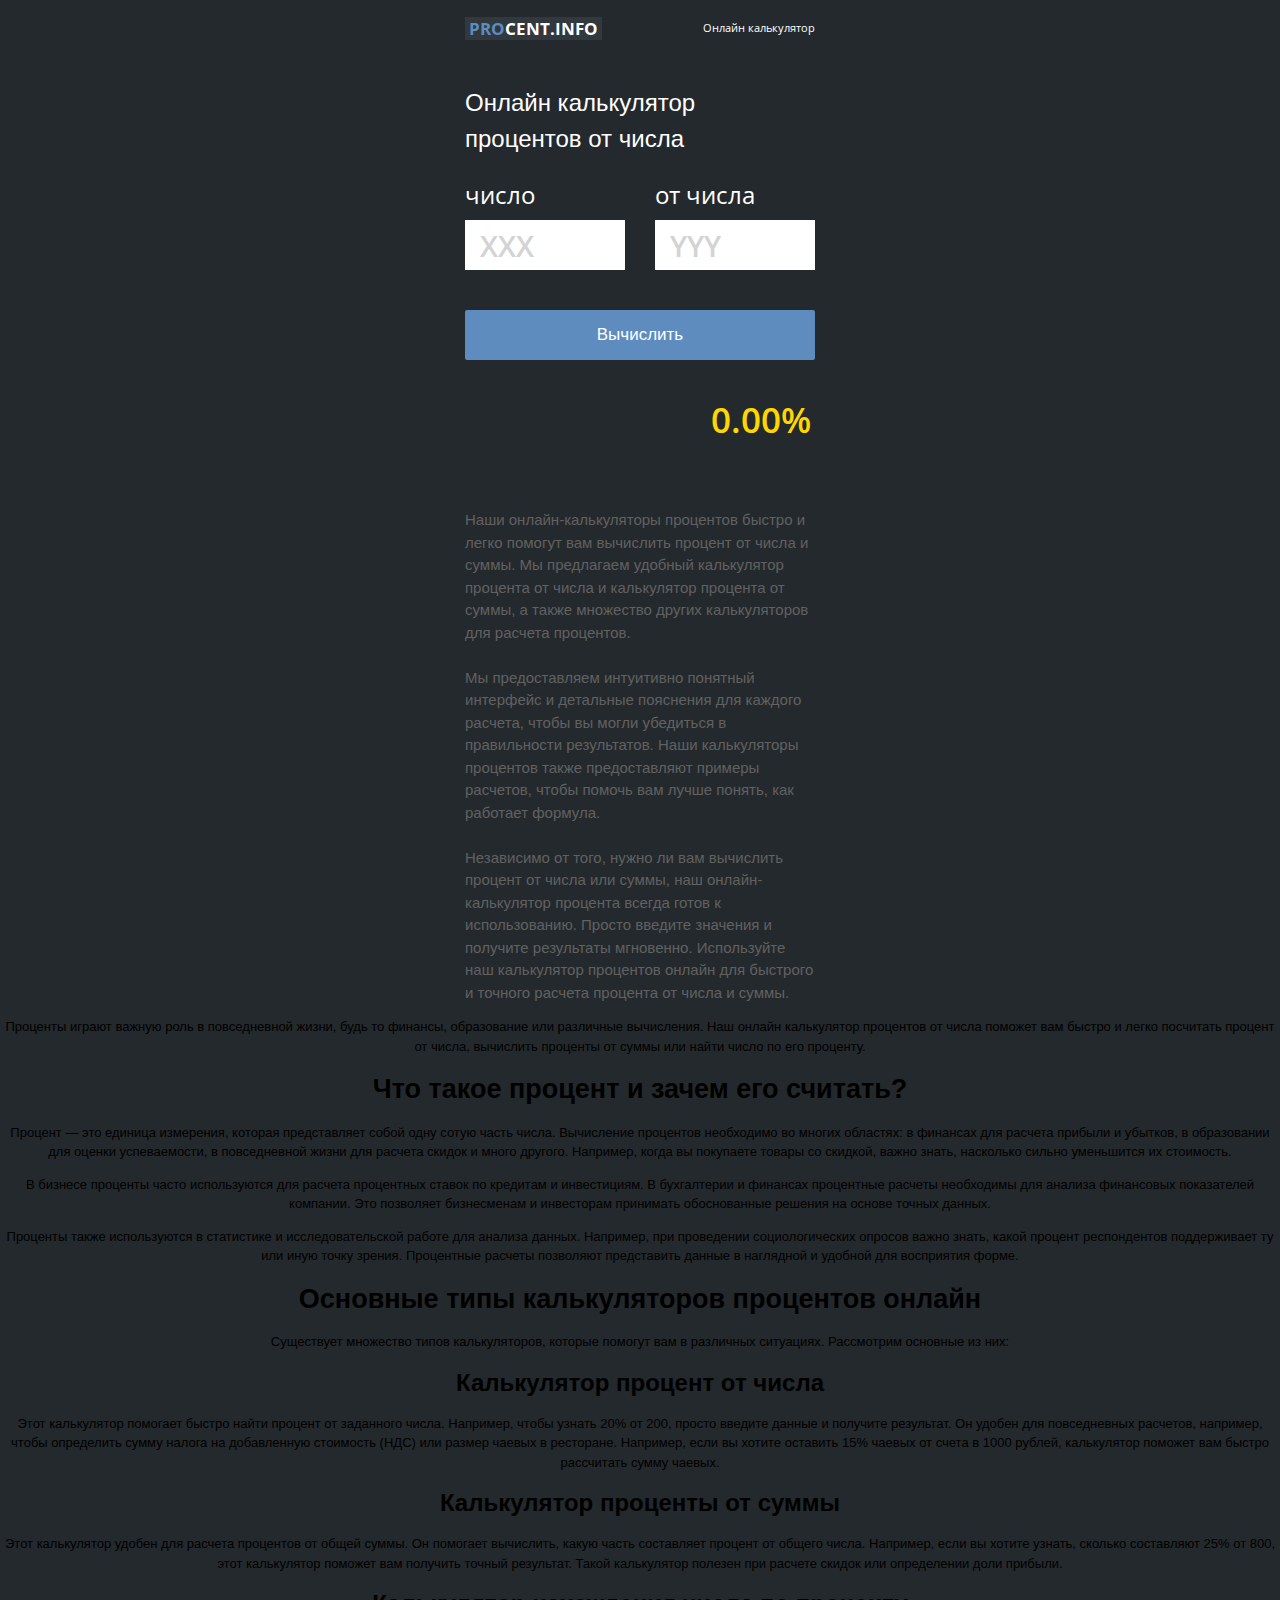
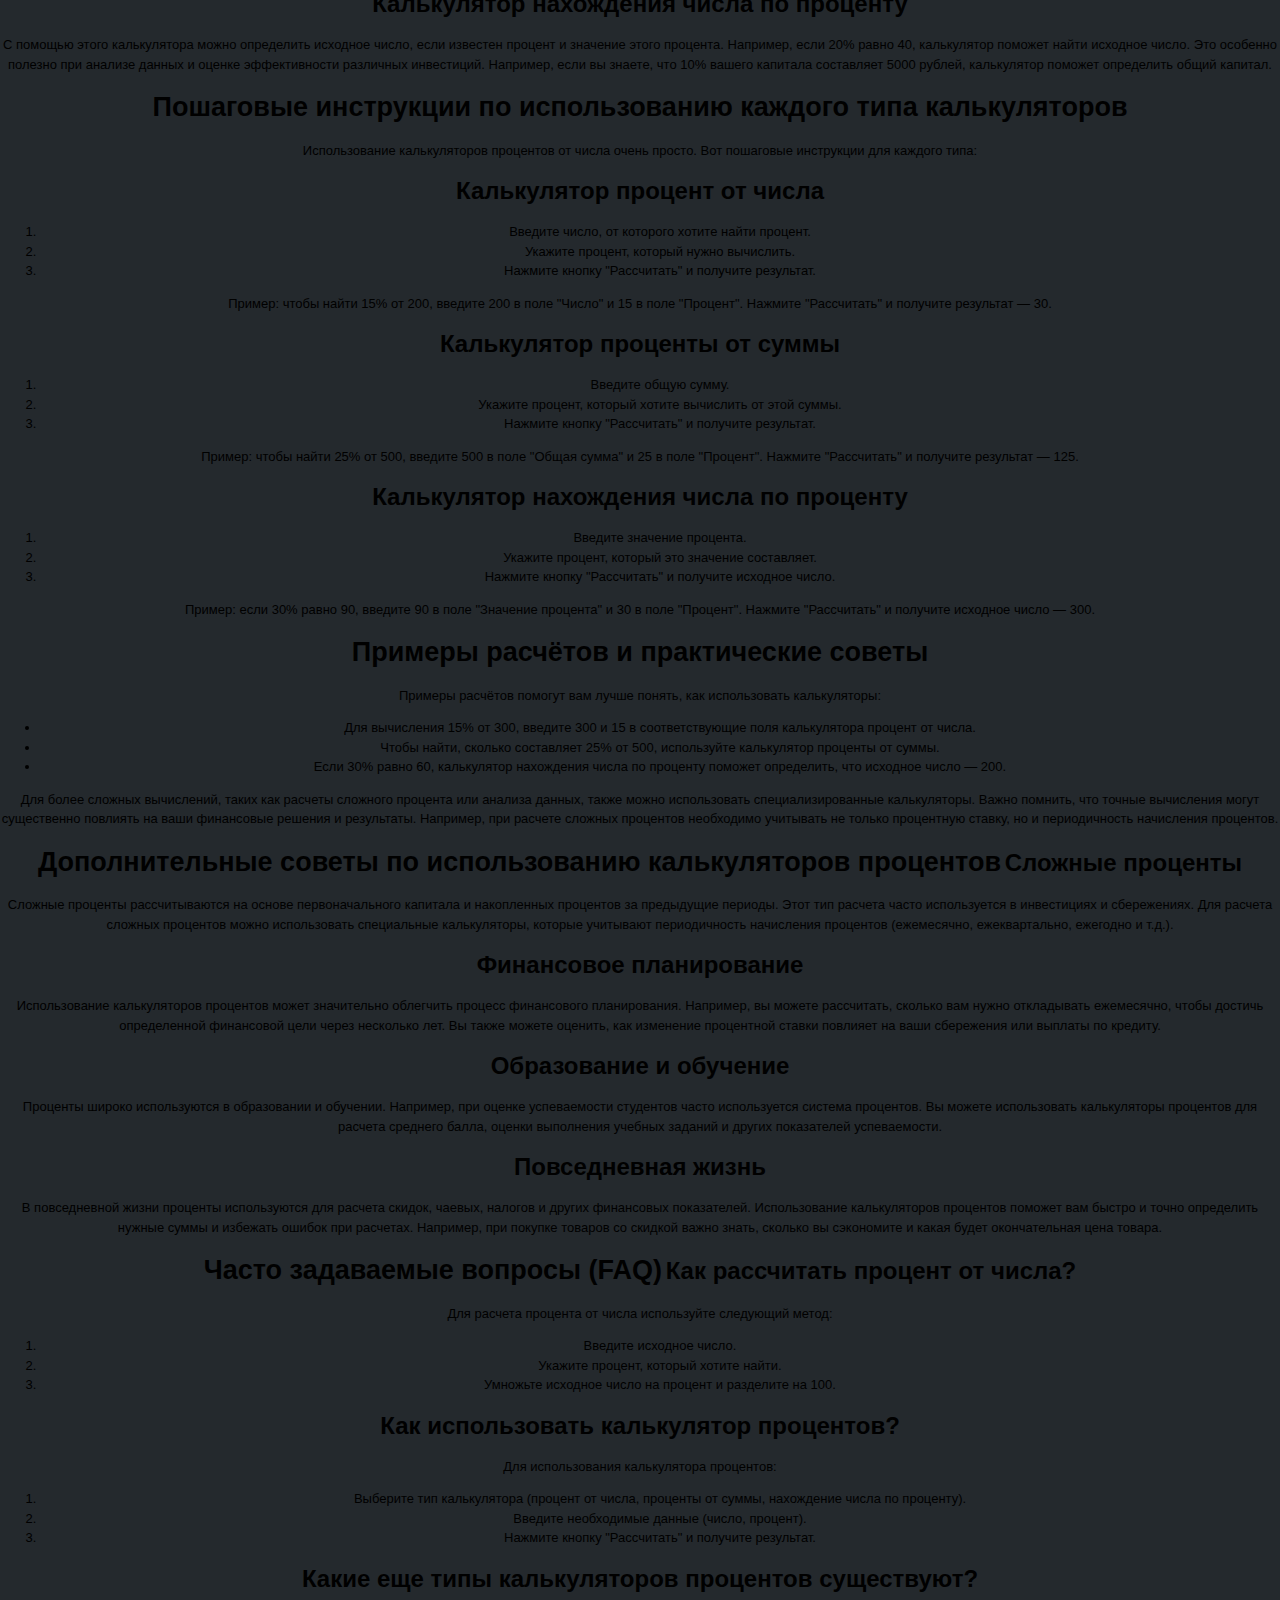
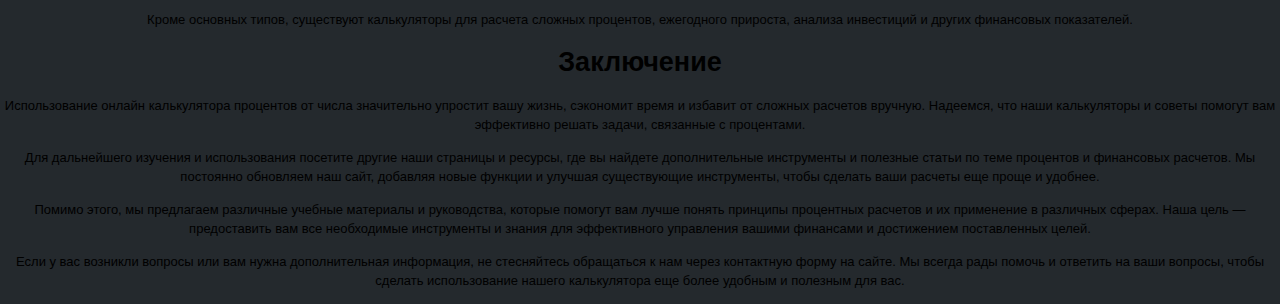
==== commit 70df47ac: "Update index.html" ====
--- a/index.html
+++ b/index.html
@@ -9,18 +9,7 @@
     <title>Калькулятор процентов от числа онлайн - рассчитать и посчитать проценты легко</title>
     <meta name="description" content="Онлайн калькулятор процентов от числа. Узнайте как вычислить, высчитать и рассчитать процент от числа онлайн. Быстрый и удобный калькулятор процентов от числа.">
     <meta name="keywords" content="процент от числа онлайн, процент от числа калькулятор, калькулятор процент от числа, проценты от суммы калькулятор, калькулятор проценты от суммы, посчитать процент от числа онлайн, посчитать проценты от числа онлайн">
-    <style>
-        body {
-            font-family: Arial, sans-serif;
-            line-height: 1.6;
-            margin: 0;
-            padding: 0;
-            padding: 20px;
-        }
-        h1, h2, h3 {
-            color: #333;
-        }
-    </style>
+    
 
 
 <meta name="robots" content="index, follow">
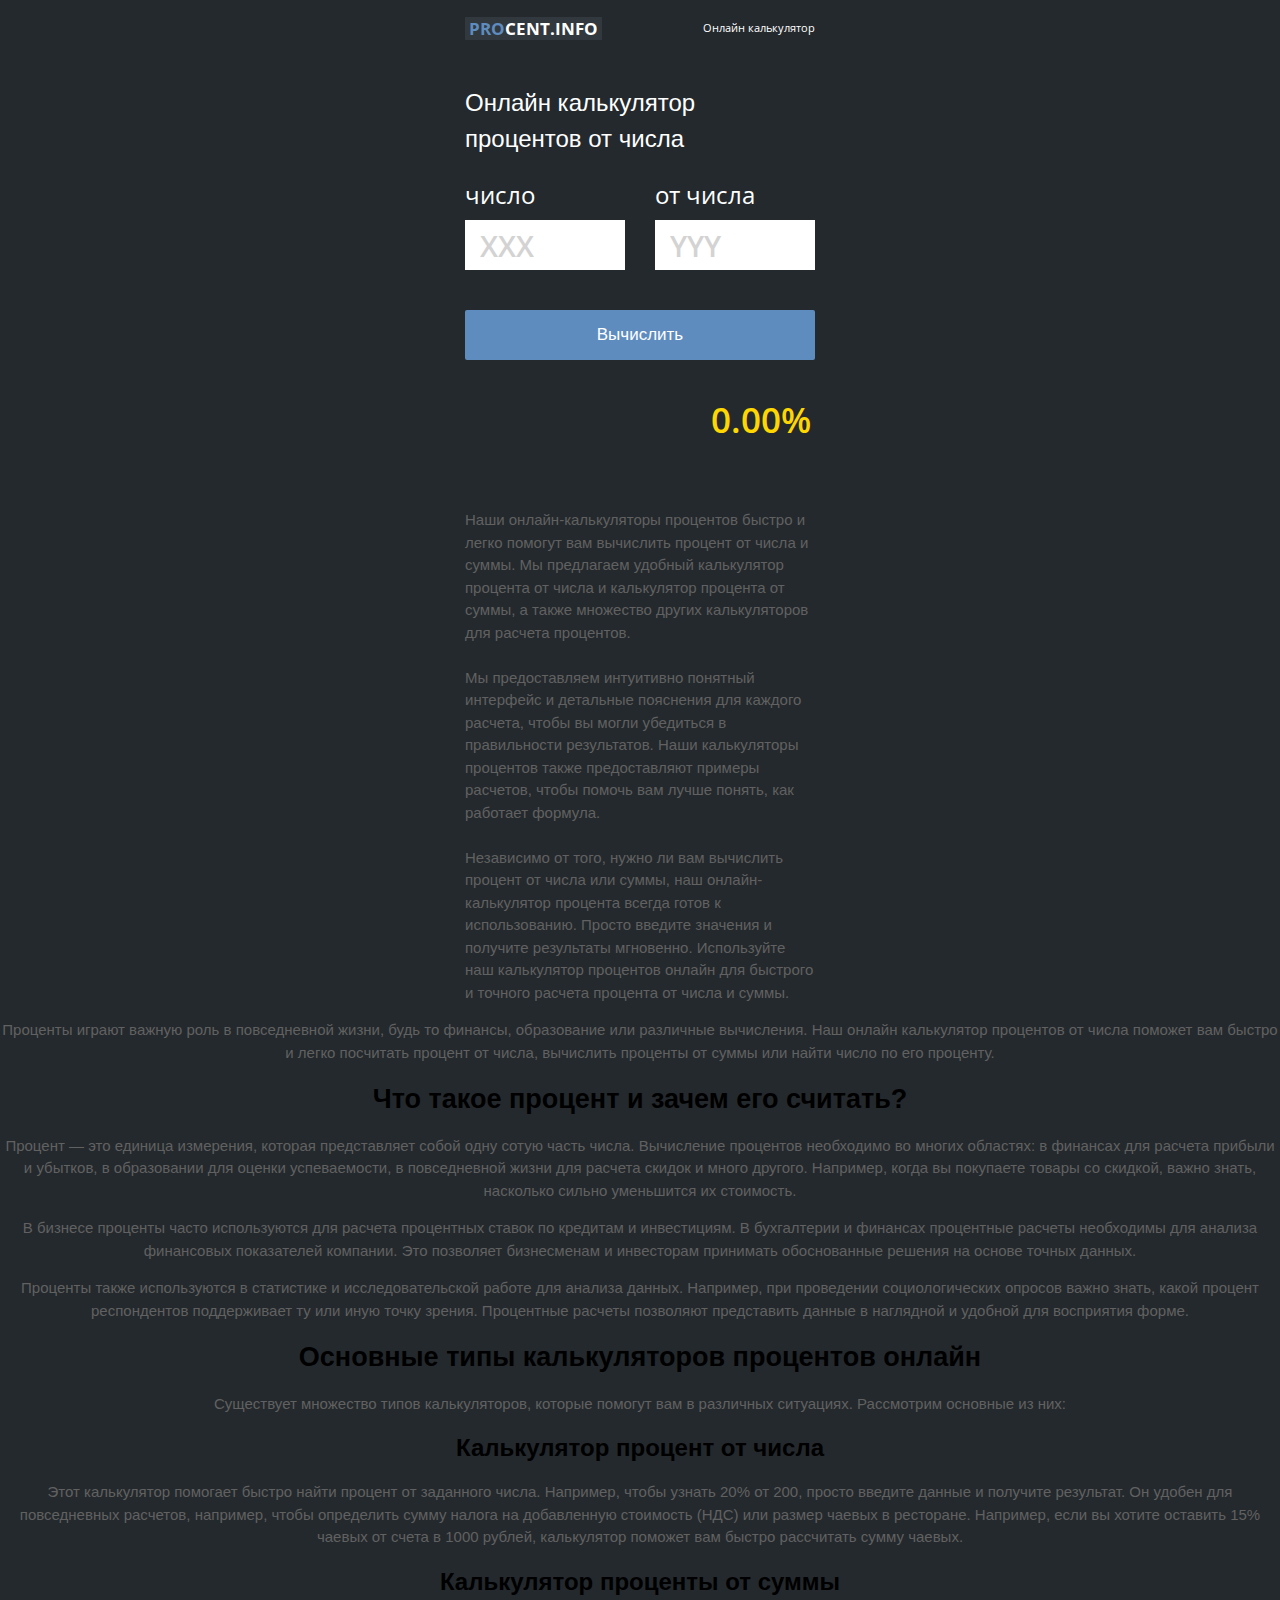
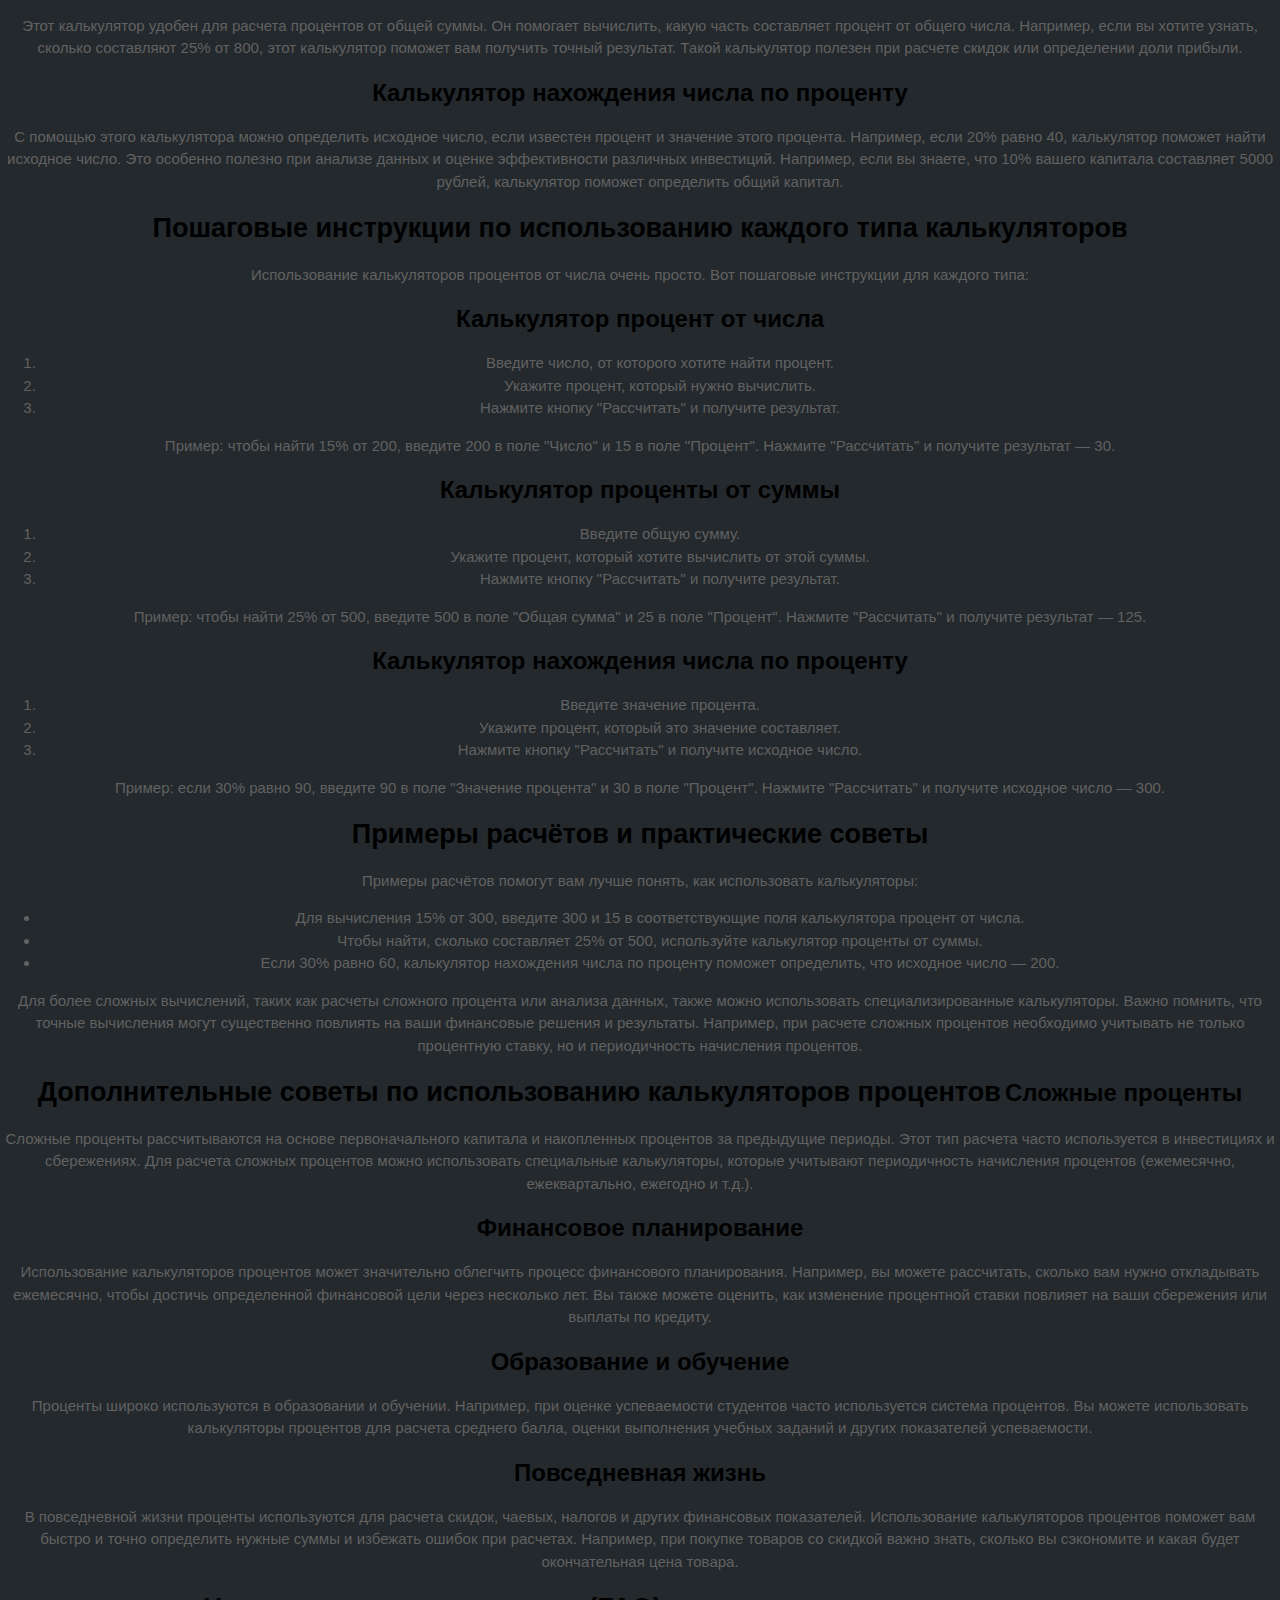
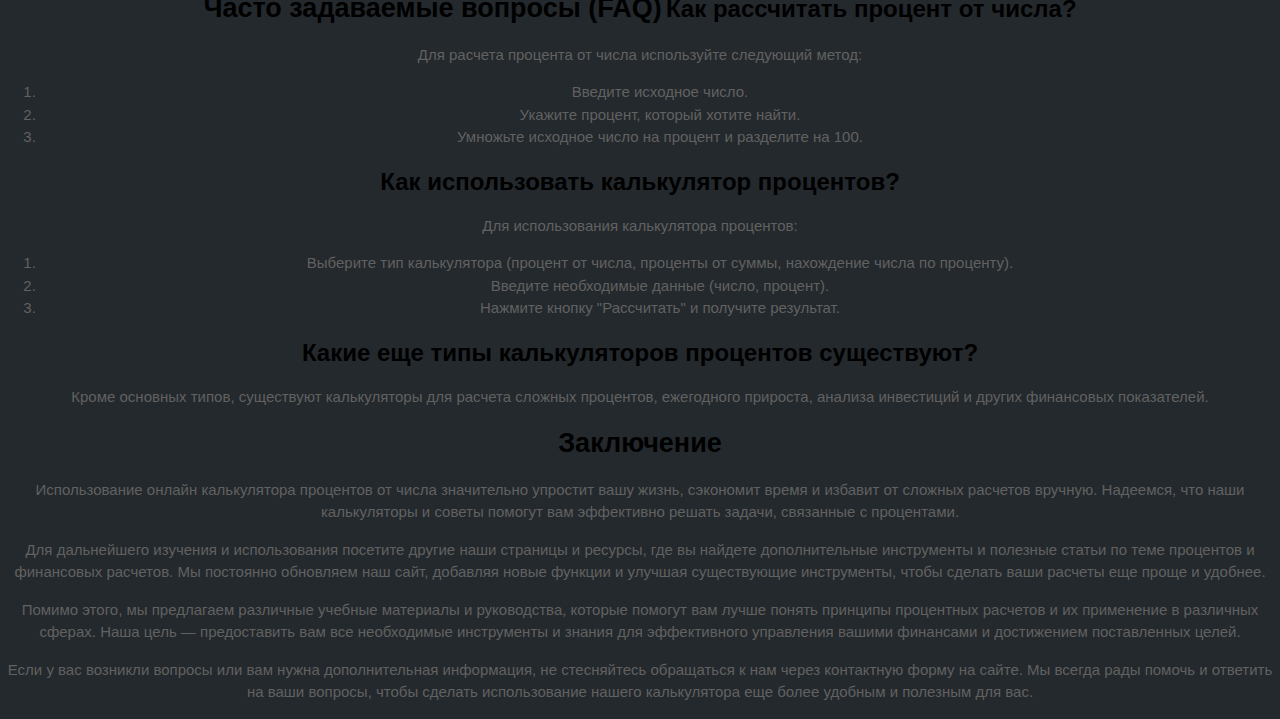
==== commit 21ab70b8: "Update index.html" ====
--- a/index.html
+++ b/index.html
@@ -139,7 +139,7 @@
    </div>
 
 
-
+<span style="color:#616161;font-family:Arial;font-size:15px;">
     <p>Проценты играют важную роль в повседневной жизни, будь то финансы, образование или различные вычисления. Наш онлайн калькулятор процентов от числа поможет вам быстро и легко посчитать процент от числа, вычислить проценты от суммы или найти число по его проценту.</p>
 
     <h2>Что такое процент и зачем его считать?</h2>
@@ -235,6 +235,7 @@
     <p>Для дальнейшего изучения и использования посетите другие наши страницы и ресурсы, где вы найдете дополнительные инструменты и полезные статьи по теме процентов и финансовых расчетов. Мы постоянно обновляем наш сайт, добавляя новые функции и улучшая существующие инструменты, чтобы сделать ваши расчеты еще проще и удобнее.</p>
     <p>Помимо этого, мы предлагаем различные учебные материалы и руководства, которые помогут вам лучше понять принципы процентных расчетов и их применение в различных сферах. Наша цель — предоставить вам все необходимые инструменты и знания для эффективного управления вашими финансами и достижением поставленных целей.</p>
     <p>Если у вас возникли вопросы или вам нужна дополнительная информация, не стесняйтесь обращаться к нам через контактную форму на сайте. Мы всегда рады помочь и ответить на ваши вопросы, чтобы сделать использование нашего калькулятора еще более удобным и полезным для вас.</p>
+</span>
 </body>
 </html>
        
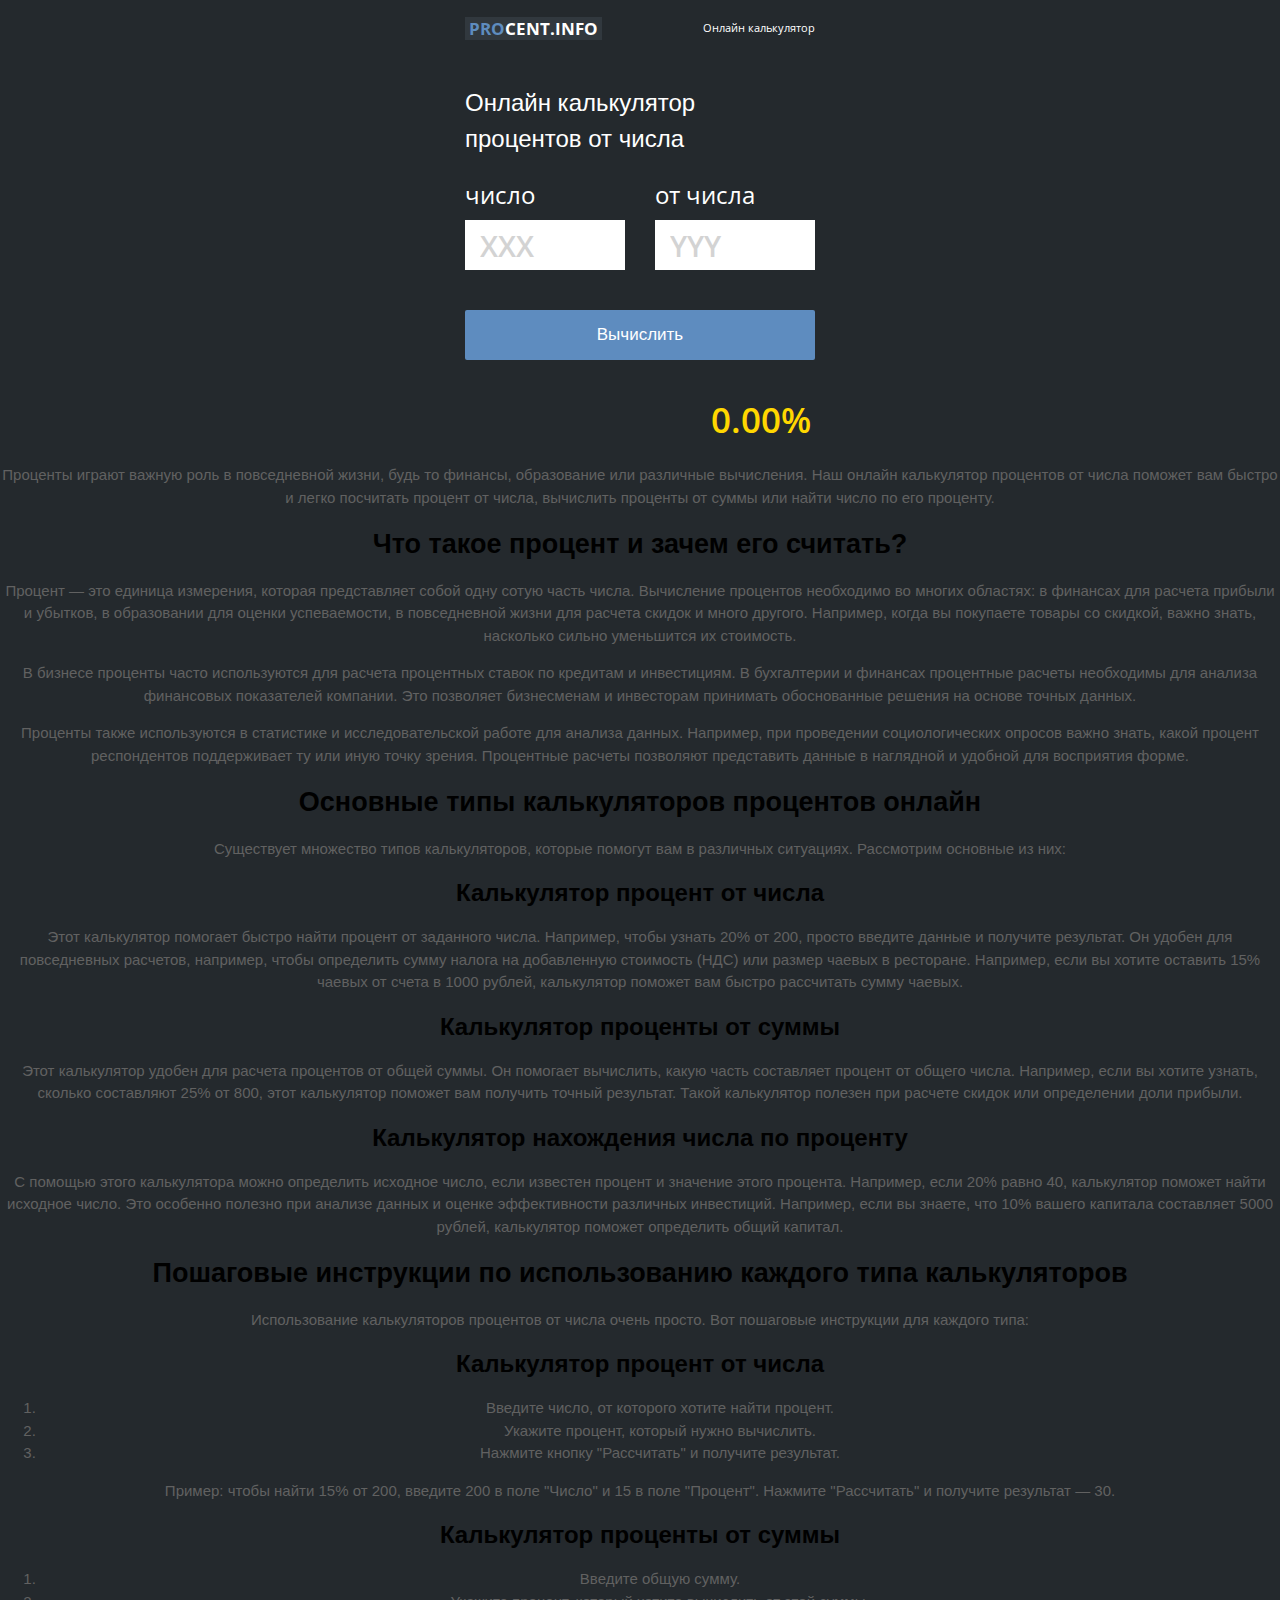
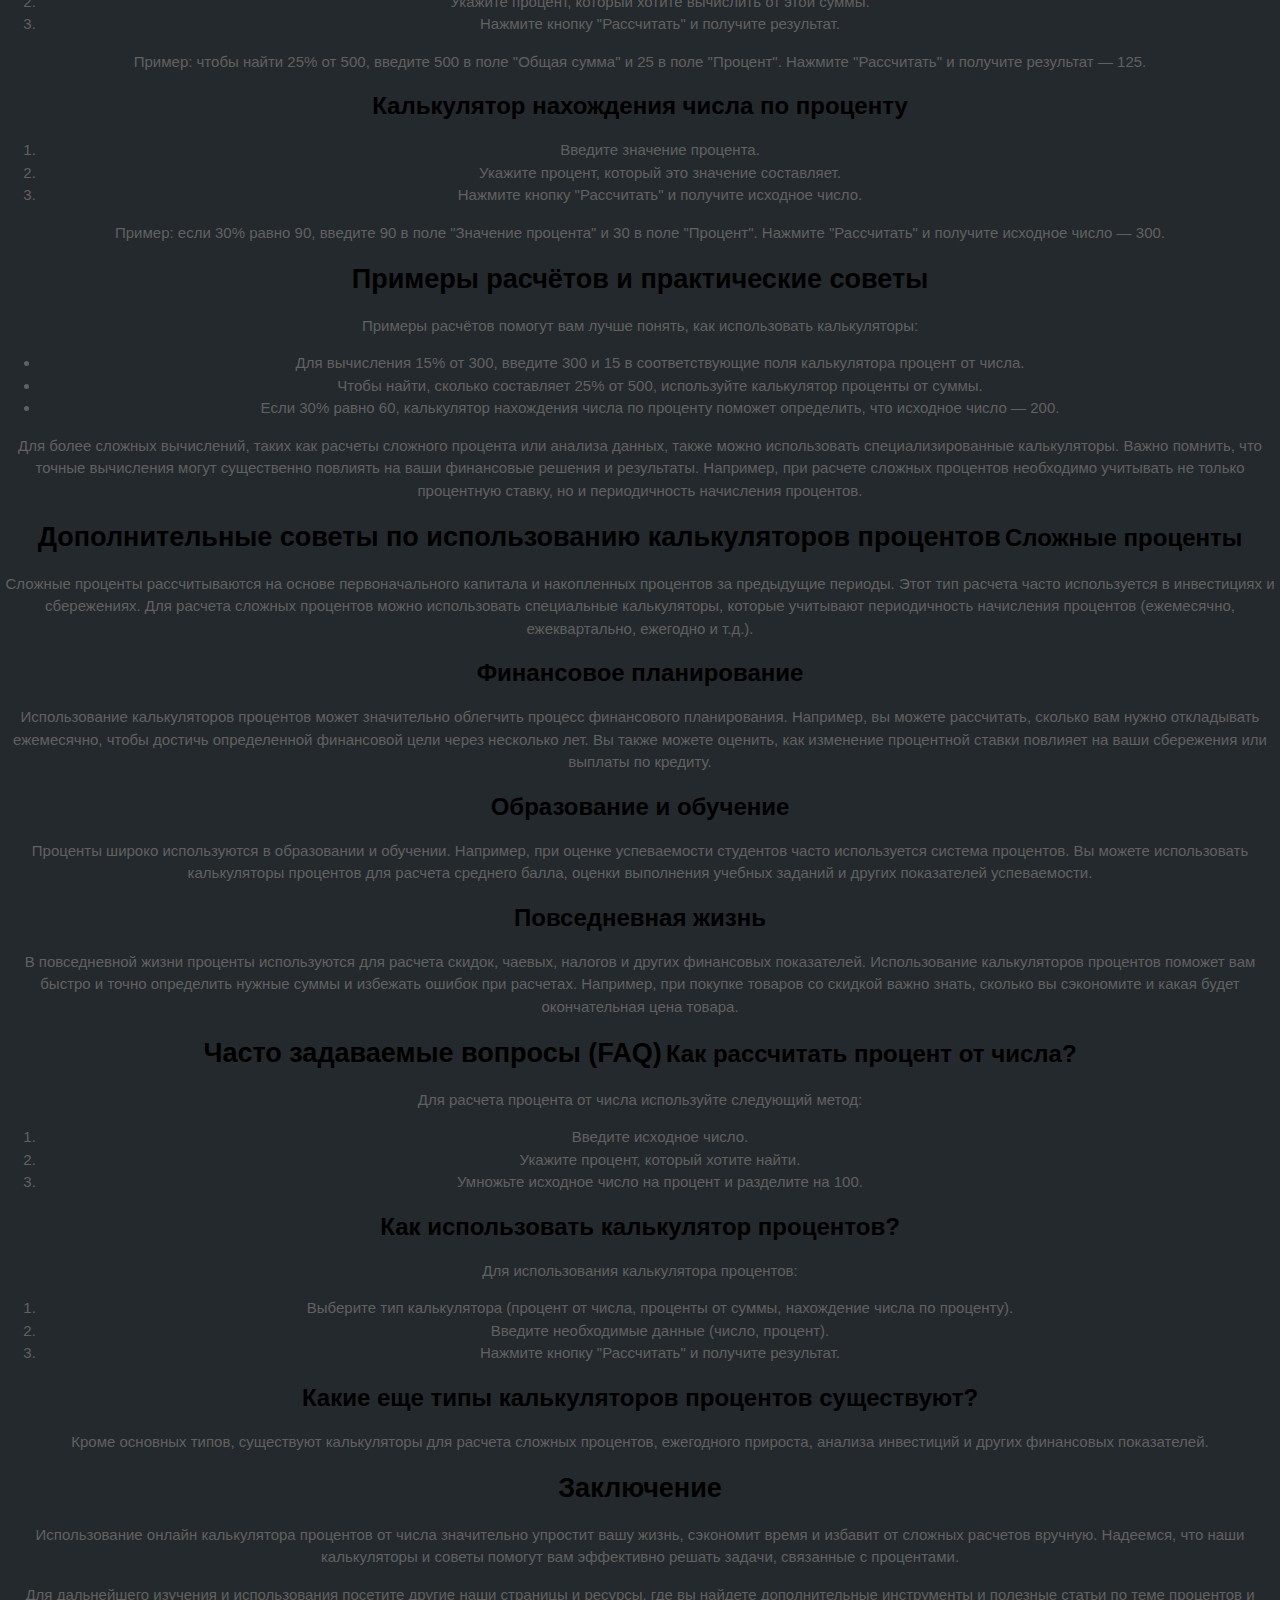
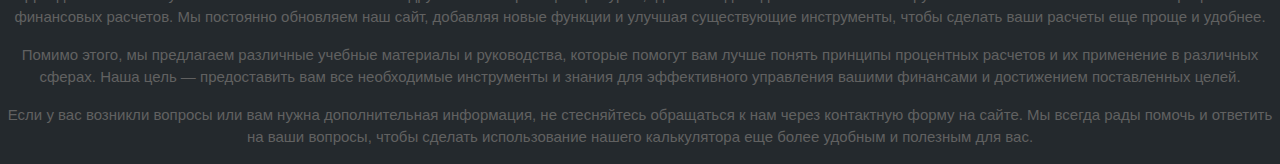
==== commit 7d236e2b: "Update index.html" ====
--- a/index.html
+++ b/index.html
@@ -131,15 +131,12 @@
                   </div>
                </div>
             </div>
-            <div id="wb_Text1" class="text-block">
-               <span style="color:#616161;font-family:Arial;font-size:15px;">Наши онлайн-калькуляторы процентов быстро и легко помогут вам вычислить процент от числа и суммы. Мы предлагаем удобный калькулятор процента от числа и калькулятор процента от суммы, а также множество других калькуляторов для расчета процентов.<br><br>Мы предоставляем интуитивно понятный интерфейс и детальные пояснения для каждого расчета, чтобы вы могли убедиться в правильности результатов. Наши калькуляторы процентов также предоставляют примеры расчетов, чтобы помочь вам лучше понять, как работает формула.<br><br>Независимо от того, нужно ли вам вычислить процент от числа или суммы, наш онлайн-калькулятор процента всегда готов к использованию. Просто введите значения и получите результаты мгновенно. Используйте наш калькулятор процентов онлайн для быстрого и точного расчета процента от числа и суммы.<br></span>
-            </div>
          </div>
       </div>
    </div>
 
 
-<span style="color:#616161;font-family:Arial;font-size:15px;">
+<div style="color:#616161;font-family:Arial;font-size:15px;">
     <p>Проценты играют важную роль в повседневной жизни, будь то финансы, образование или различные вычисления. Наш онлайн калькулятор процентов от числа поможет вам быстро и легко посчитать процент от числа, вычислить проценты от суммы или найти число по его проценту.</p>
 
     <h2>Что такое процент и зачем его считать?</h2>
@@ -235,7 +232,7 @@
     <p>Для дальнейшего изучения и использования посетите другие наши страницы и ресурсы, где вы найдете дополнительные инструменты и полезные статьи по теме процентов и финансовых расчетов. Мы постоянно обновляем наш сайт, добавляя новые функции и улучшая существующие инструменты, чтобы сделать ваши расчеты еще проще и удобнее.</p>
     <p>Помимо этого, мы предлагаем различные учебные материалы и руководства, которые помогут вам лучше понять принципы процентных расчетов и их применение в различных сферах. Наша цель — предоставить вам все необходимые инструменты и знания для эффективного управления вашими финансами и достижением поставленных целей.</p>
     <p>Если у вас возникли вопросы или вам нужна дополнительная информация, не стесняйтесь обращаться к нам через контактную форму на сайте. Мы всегда рады помочь и ответить на ваши вопросы, чтобы сделать использование нашего калькулятора еще более удобным и полезным для вас.</p>
-</span>
+</div>
 </body>
 </html>
        
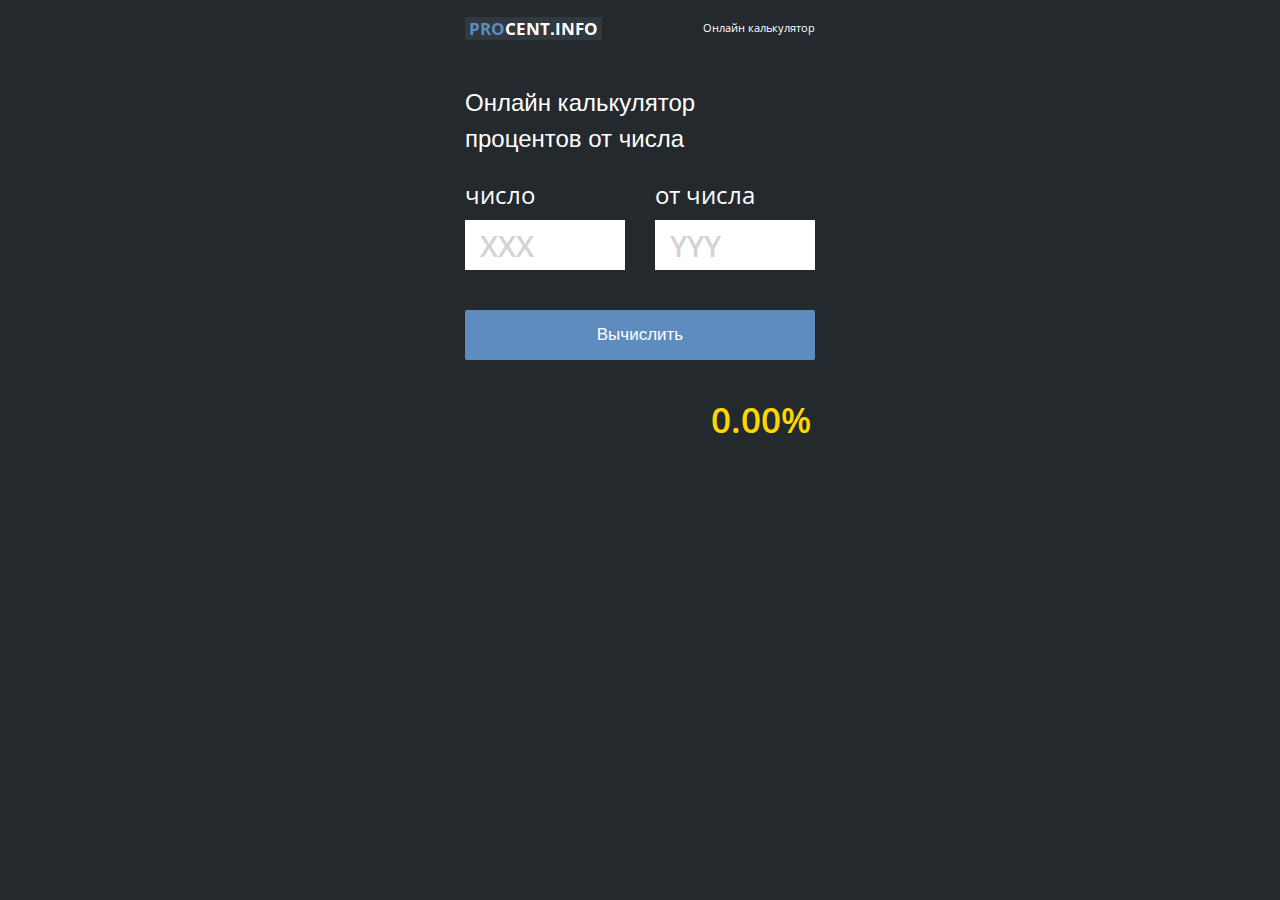
==== commit 790e4eb0: "Update index.html" ====
--- a/index.html
+++ b/index.html
@@ -8,7 +8,7 @@
     <meta name="viewport" content="width=device-width, initial-scale=1.0">
     <title>Калькулятор процентов от числа онлайн - рассчитать и посчитать проценты легко</title>
     <meta name="description" content="Онлайн калькулятор процентов от числа. Узнайте как вычислить, высчитать и рассчитать процент от числа онлайн. Быстрый и удобный калькулятор процентов от числа.">
-    <meta name="keywords" content="процент от числа онлайн, процент от числа калькулятор, калькулятор процент от числа, проценты от суммы калькулятор, калькулятор проценты от суммы, посчитать процент от числа онлайн, посчитать проценты от числа онлайн">
+    <meta name="keywords" content="процент от числа онлайн,калькулятор процент от числа,процент от числа калькулятор,процент от суммы онлайн,найти процент от числа онлайн,процент от суммы калькулятор,калькулятор процентов от суммы,калькулятор процента от числа,процент от числа онлайн калькулятор,онлайн калькулятор процент от числа,вычесть процент от суммы онлайн,рассчитать процент от суммы калькулятор,посчитать процент от суммы онлайн,процент от суммы онлайн калькулятор,онлайн калькулятор процент от суммы,найти процент от суммы онлайн,узнать процент от суммы онлайн,расчет процентов от суммы онлайн,процент из суммы онлайн,онлайн процент от суммы,вычислить процент от суммы калькулятор,проценты в числа онлайн,высчитать процент от суммы онлайн,рассчитать процент от суммы онлайн,посчитать процент от суммы калькулятор,взять процент от числа онлайн">
     
 
 
@@ -134,104 +134,6 @@
          </div>
       </div>
    </div>
-
-
-<div style="color:#616161;font-family:Arial;font-size:15px;">
-    <p>Проценты играют важную роль в повседневной жизни, будь то финансы, образование или различные вычисления. Наш онлайн калькулятор процентов от числа поможет вам быстро и легко посчитать процент от числа, вычислить проценты от суммы или найти число по его проценту.</p>
-
-    <h2>Что такое процент и зачем его считать?</h2>
-    <p>Процент — это единица измерения, которая представляет собой одну сотую часть числа. Вычисление процентов необходимо во многих областях: в финансах для расчета прибыли и убытков, в образовании для оценки успеваемости, в повседневной жизни для расчета скидок и много другого. Например, когда вы покупаете товары со скидкой, важно знать, насколько сильно уменьшится их стоимость.</p>
-    <p>В бизнесе проценты часто используются для расчета процентных ставок по кредитам и инвестициям. В бухгалтерии и финансах процентные расчеты необходимы для анализа финансовых показателей компании. Это позволяет бизнесменам и инвесторам принимать обоснованные решения на основе точных данных.</p>
-    <p>Проценты также используются в статистике и исследовательской работе для анализа данных. Например, при проведении социологических опросов важно знать, какой процент респондентов поддерживает ту или иную точку зрения. Процентные расчеты позволяют представить данные в наглядной и удобной для восприятия форме.</p>
-
-    <h2>Основные типы калькуляторов процентов онлайн</h2>
-    <p>Существует множество типов калькуляторов, которые помогут вам в различных ситуациях. Рассмотрим основные из них:</p>
-
-    <h3>Калькулятор процент от числа</h3>
-    <p>Этот калькулятор помогает быстро найти процент от заданного числа. Например, чтобы узнать 20% от 200, просто введите данные и получите результат. Он удобен для повседневных расчетов, например, чтобы определить сумму налога на добавленную стоимость (НДС) или размер чаевых в ресторане. Например, если вы хотите оставить 15% чаевых от счета в 1000 рублей, калькулятор поможет вам быстро рассчитать сумму чаевых.</p>
-
-    <h3>Калькулятор проценты от суммы</h3>
-    <p>Этот калькулятор удобен для расчета процентов от общей суммы. Он помогает вычислить, какую часть составляет процент от общего числа. Например, если вы хотите узнать, сколько составляют 25% от 800, этот калькулятор поможет вам получить точный результат. Такой калькулятор полезен при расчете скидок или определении доли прибыли.</p>
-
-    <h3>Калькулятор нахождения числа по проценту</h3>
-    <p>С помощью этого калькулятора можно определить исходное число, если известен процент и значение этого процента. Например, если 20% равно 40, калькулятор поможет найти исходное число. Это особенно полезно при анализе данных и оценке эффективности различных инвестиций. Например, если вы знаете, что 10% вашего капитала составляет 5000 рублей, калькулятор поможет определить общий капитал.</p>
-
-    <h2>Пошаговые инструкции по использованию каждого типа калькуляторов</h2>
-    <p>Использование калькуляторов процентов от числа очень просто. Вот пошаговые инструкции для каждого типа:</p>
-
-    <h3>Калькулятор процент от числа</h3>
-    <ol>
-        <li>Введите число, от которого хотите найти процент.</li>
-        <li>Укажите процент, который нужно вычислить.</li>
-        <li>Нажмите кнопку "Рассчитать" и получите результат.</li>
-    </ol>
-    <p>Пример: чтобы найти 15% от 200, введите 200 в поле "Число" и 15 в поле "Процент". Нажмите "Рассчитать" и получите результат — 30.</p>
-
-    <h3>Калькулятор проценты от суммы</h3>
-    <ol>
-        <li>Введите общую сумму.</li>
-        <li>Укажите процент, который хотите вычислить от этой суммы.</li>
-        <li>Нажмите кнопку "Рассчитать" и получите результат.</li>
-    </ol>
-    <p>Пример: чтобы найти 25% от 500, введите 500 в поле "Общая сумма" и 25 в поле "Процент". Нажмите "Рассчитать" и получите результат — 125.</p>
-
-    <h3>Калькулятор нахождения числа по проценту</h3>
-    <ol>
-        <li>Введите значение процента.</li>
-        <li>Укажите процент, который это значение составляет.</li>
-        <li>Нажмите кнопку "Рассчитать" и получите исходное число.</li>
-    </ol>
-    <p>Пример: если 30% равно 90, введите 90 в поле "Значение процента" и 30 в поле "Процент". Нажмите "Рассчитать" и получите исходное число — 300.</p>
-
-    <h2>Примеры расчётов и практические советы</h2>
-    <p>Примеры расчётов помогут вам лучше понять, как использовать калькуляторы:</p>
-    <ul>
-        <li>Для вычисления 15% от 300, введите 300 и 15 в соответствующие поля калькулятора процент от числа.</li>
-        <li>Чтобы найти, сколько составляет 25% от 500, используйте калькулятор проценты от суммы.</li>
-        <li>Если 30% равно 60, калькулятор нахождения числа по проценту поможет определить, что исходное число — 200.</li>
-    </ul>
-    <p>Для более сложных вычислений, таких как расчеты сложного процента или анализа данных, также можно использовать специализированные калькуляторы. Важно помнить, что точные вычисления могут существенно повлиять на ваши финансовые решения и результаты. Например, при расчете сложных процентов необходимо учитывать не только процентную ставку, но и периодичность начисления процентов.</p>
-
-    <h2>Дополнительные советы по использованию калькуляторов процентов</h2>
-
-    <h3>Сложные проценты</h3>
-    <p>Сложные проценты рассчитываются на основе первоначального капитала и накопленных процентов за предыдущие периоды. Этот тип расчета часто используется в инвестициях и сбережениях. Для расчета сложных процентов можно использовать специальные калькуляторы, которые учитывают периодичность начисления процентов (ежемесячно, ежеквартально, ежегодно и т.д.).</p>
-
-    <h3>Финансовое планирование</h3>
-    <p>Использование калькуляторов процентов может значительно облегчить процесс финансового планирования. Например, вы можете рассчитать, сколько вам нужно откладывать ежемесячно, чтобы достичь определенной финансовой цели через несколько лет. Вы также можете оценить, как изменение процентной ставки повлияет на ваши сбережения или выплаты по кредиту.</p>
-
-    <h3>Образование и обучение</h3>
-    <p>Проценты широко используются в образовании и обучении. Например, при оценке успеваемости студентов часто используется система процентов. Вы можете использовать калькуляторы процентов для расчета среднего балла, оценки выполнения учебных заданий и других показателей успеваемости.</p>
-
-    <h3>Повседневная жизнь</h3>
-    <p>В повседневной жизни проценты используются для расчета скидок, чаевых, налогов и других финансовых показателей. Использование калькуляторов процентов поможет вам быстро и точно определить нужные суммы и избежать ошибок при расчетах. Например, при покупке товаров со скидкой важно знать, сколько вы сэкономите и какая будет окончательная цена товара.</p>
-
-        <h2>Часто задаваемые вопросы (FAQ)</h2>
-
-    <h3>Как рассчитать процент от числа?</h3>
-    <p>Для расчета процента от числа используйте следующий метод:</p>
-    <ol>
-        <li>Введите исходное число.</li>
-        <li>Укажите процент, который хотите найти.</li>
-        <li>Умножьте исходное число на процент и разделите на 100.</li>
-    </ol>
-
-    <h3>Как использовать калькулятор процентов?</h3>
-    <p>Для использования калькулятора процентов:</p>
-    <ol>
-        <li>Выберите тип калькулятора (процент от числа, проценты от суммы, нахождение числа по проценту).</li>
-        <li>Введите необходимые данные (число, процент).</li>
-        <li>Нажмите кнопку "Рассчитать" и получите результат.</li>
-    </ol>
-
-    <h3>Какие еще типы калькуляторов процентов существуют?</h3>
-    <p>Кроме основных типов, существуют калькуляторы для расчета сложных процентов, ежегодного прироста, анализа инвестиций и других финансовых показателей.</p>
-
-    <h2>Заключение</h2>
-    <p>Использование онлайн калькулятора процентов от числа значительно упростит вашу жизнь, сэкономит время и избавит от сложных расчетов вручную. Надеемся, что наши калькуляторы и советы помогут вам эффективно решать задачи, связанные с процентами.</p>
-    <p>Для дальнейшего изучения и использования посетите другие наши страницы и ресурсы, где вы найдете дополнительные инструменты и полезные статьи по теме процентов и финансовых расчетов. Мы постоянно обновляем наш сайт, добавляя новые функции и улучшая существующие инструменты, чтобы сделать ваши расчеты еще проще и удобнее.</p>
-    <p>Помимо этого, мы предлагаем различные учебные материалы и руководства, которые помогут вам лучше понять принципы процентных расчетов и их применение в различных сферах. Наша цель — предоставить вам все необходимые инструменты и знания для эффективного управления вашими финансами и достижением поставленных целей.</p>
-    <p>Если у вас возникли вопросы или вам нужна дополнительная информация, не стесняйтесь обращаться к нам через контактную форму на сайте. Мы всегда рады помочь и ответить на ваши вопросы, чтобы сделать использование нашего калькулятора еще более удобным и полезным для вас.</p>
 </div>
 </body>
 </html>
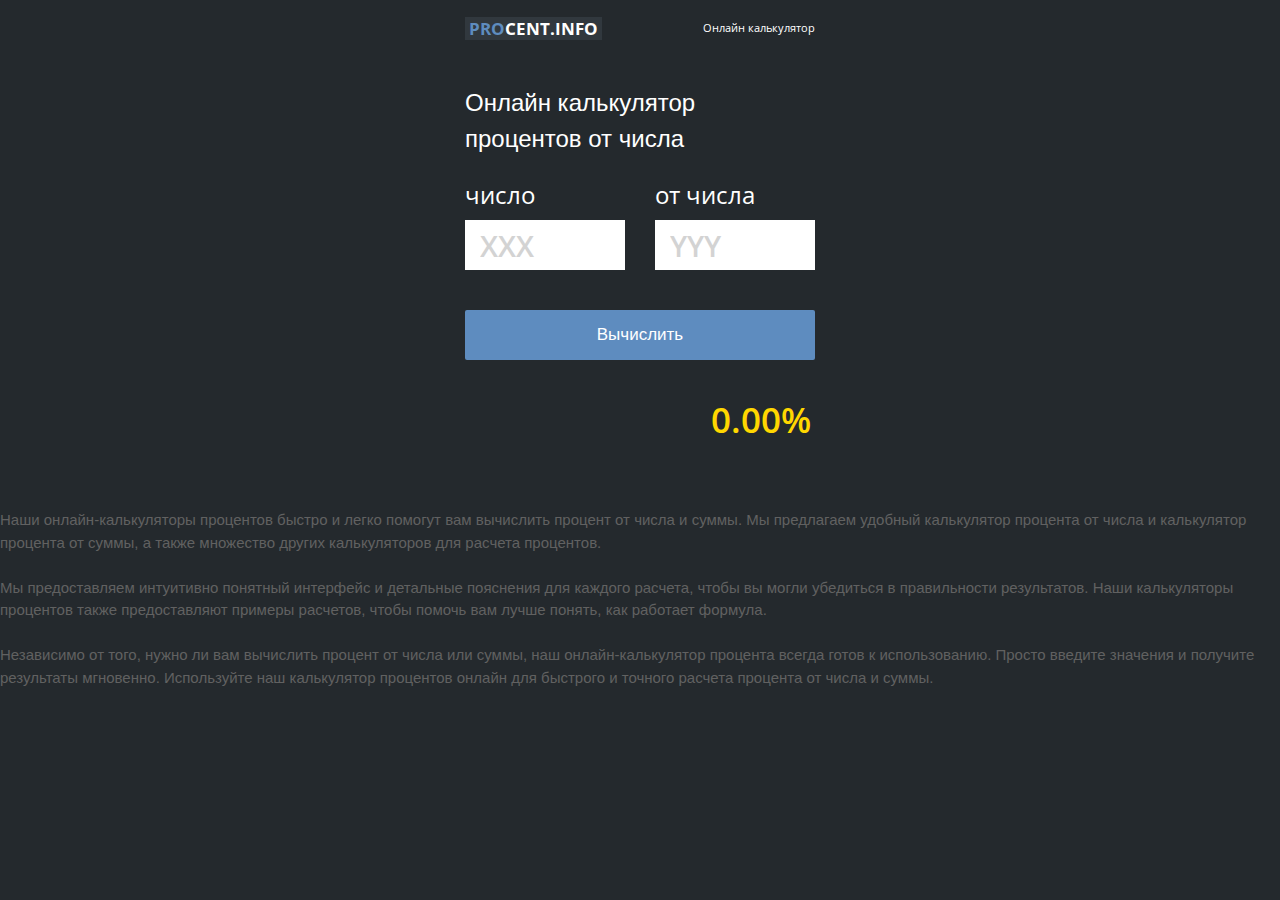
==== commit f7166453: "Update index.html" ====
--- a/index.html
+++ b/index.html
@@ -135,6 +135,9 @@
       </div>
    </div>
 </div>
+  <div id="wb_Text1" class="text-block">
+<span style="color:#616161;font-family:Arial;font-size:15px;">Наши онлайн-калькуляторы процентов быстро и легко помогут вам вычислить процент от числа и суммы. Мы предлагаем удобный калькулятор процента от числа и калькулятор процента от суммы, а также множество других калькуляторов для расчета процентов.<br><br>Мы предоставляем интуитивно понятный интерфейс и детальные пояснения для каждого расчета, чтобы вы могли убедиться в правильности результатов. Наши калькуляторы процентов также предоставляют примеры расчетов, чтобы помочь вам лучше понять, как работает формула.<br><br>Независимо от того, нужно ли вам вычислить процент от числа или суммы, наш онлайн-калькулятор процента всегда готов к использованию. Просто введите значения и получите результаты мгновенно. Используйте наш калькулятор процентов онлайн для быстрого и точного расчета процента от числа и суммы.<br></span>
+</div>
 </body>
 </html>
        
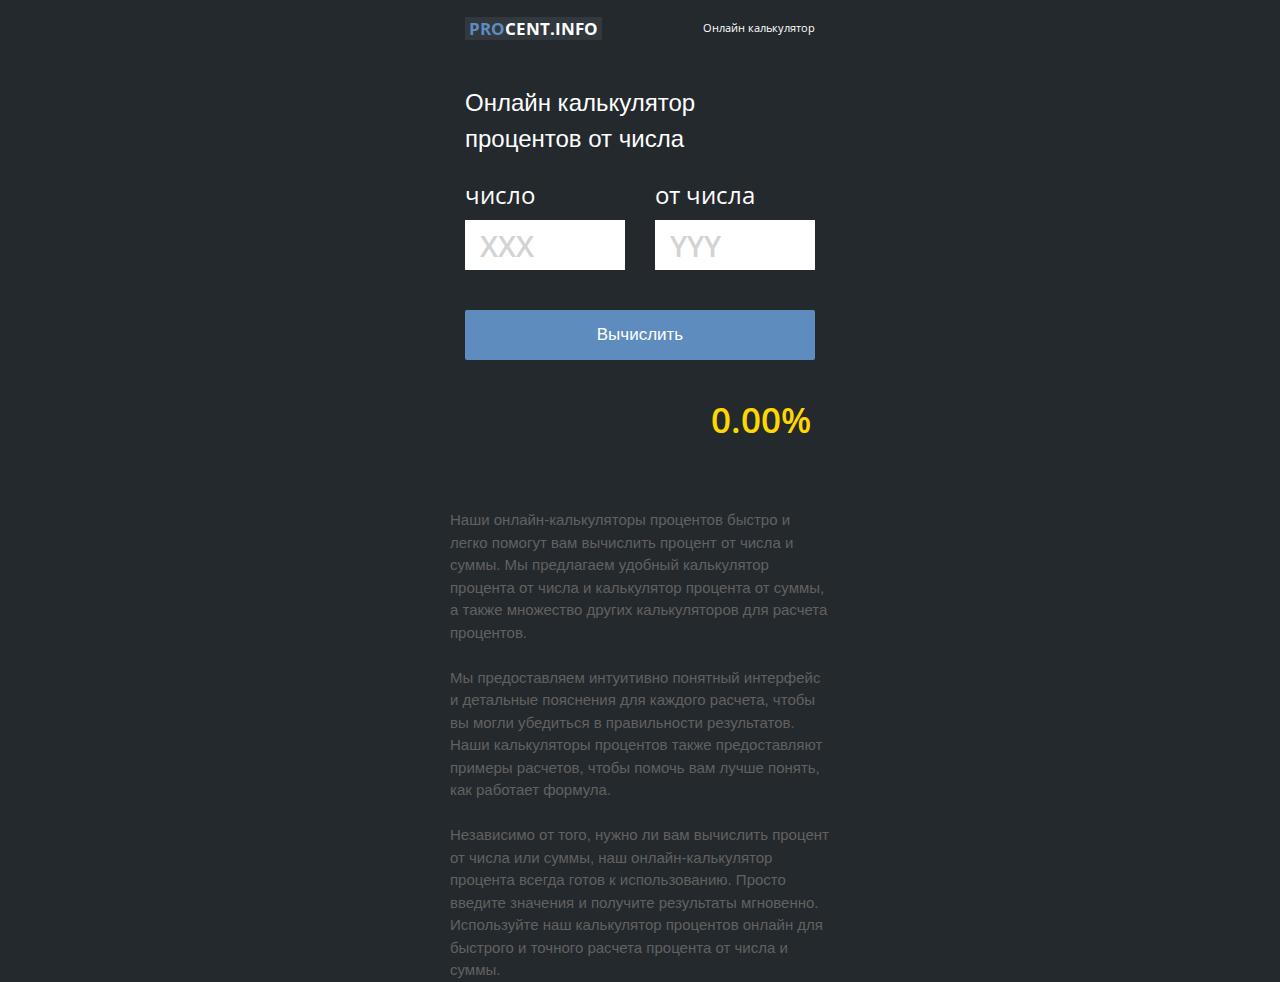
==== commit 516de5d3: "Update index.html" ====
--- a/index.html
+++ b/index.html
@@ -132,12 +132,14 @@
                </div>
             </div>
          </div>
+           <div id="wb_Text1" class="text-block">
+<span style="color:#616161;font-family:Arial;font-size:15px;">Наши онлайн-калькуляторы процентов быстро и легко помогут вам вычислить процент от числа и суммы. Мы предлагаем удобный калькулятор процента от числа и калькулятор процента от суммы, а также множество других калькуляторов для расчета процентов.<br><br>Мы предоставляем интуитивно понятный интерфейс и детальные пояснения для каждого расчета, чтобы вы могли убедиться в правильности результатов. Наши калькуляторы процентов также предоставляют примеры расчетов, чтобы помочь вам лучше понять, как работает формула.<br><br>Независимо от того, нужно ли вам вычислить процент от числа или суммы, наш онлайн-калькулятор процента всегда готов к использованию. Просто введите значения и получите результаты мгновенно. Используйте наш калькулятор процентов онлайн для быстрого и точного расчета процента от числа и суммы.<br></span>
+</div>
       </div>
+  
    </div>
 </div>
-  <div id="wb_Text1" class="text-block">
-<span style="color:#616161;font-family:Arial;font-size:15px;">Наши онлайн-калькуляторы процентов быстро и легко помогут вам вычислить процент от числа и суммы. Мы предлагаем удобный калькулятор процента от числа и калькулятор процента от суммы, а также множество других калькуляторов для расчета процентов.<br><br>Мы предоставляем интуитивно понятный интерфейс и детальные пояснения для каждого расчета, чтобы вы могли убедиться в правильности результатов. Наши калькуляторы процентов также предоставляют примеры расчетов, чтобы помочь вам лучше понять, как работает формула.<br><br>Независимо от того, нужно ли вам вычислить процент от числа или суммы, наш онлайн-калькулятор процента всегда готов к использованию. Просто введите значения и получите результаты мгновенно. Используйте наш калькулятор процентов онлайн для быстрого и точного расчета процента от числа и суммы.<br></span>
-</div>
+  
 </body>
 </html>
        
